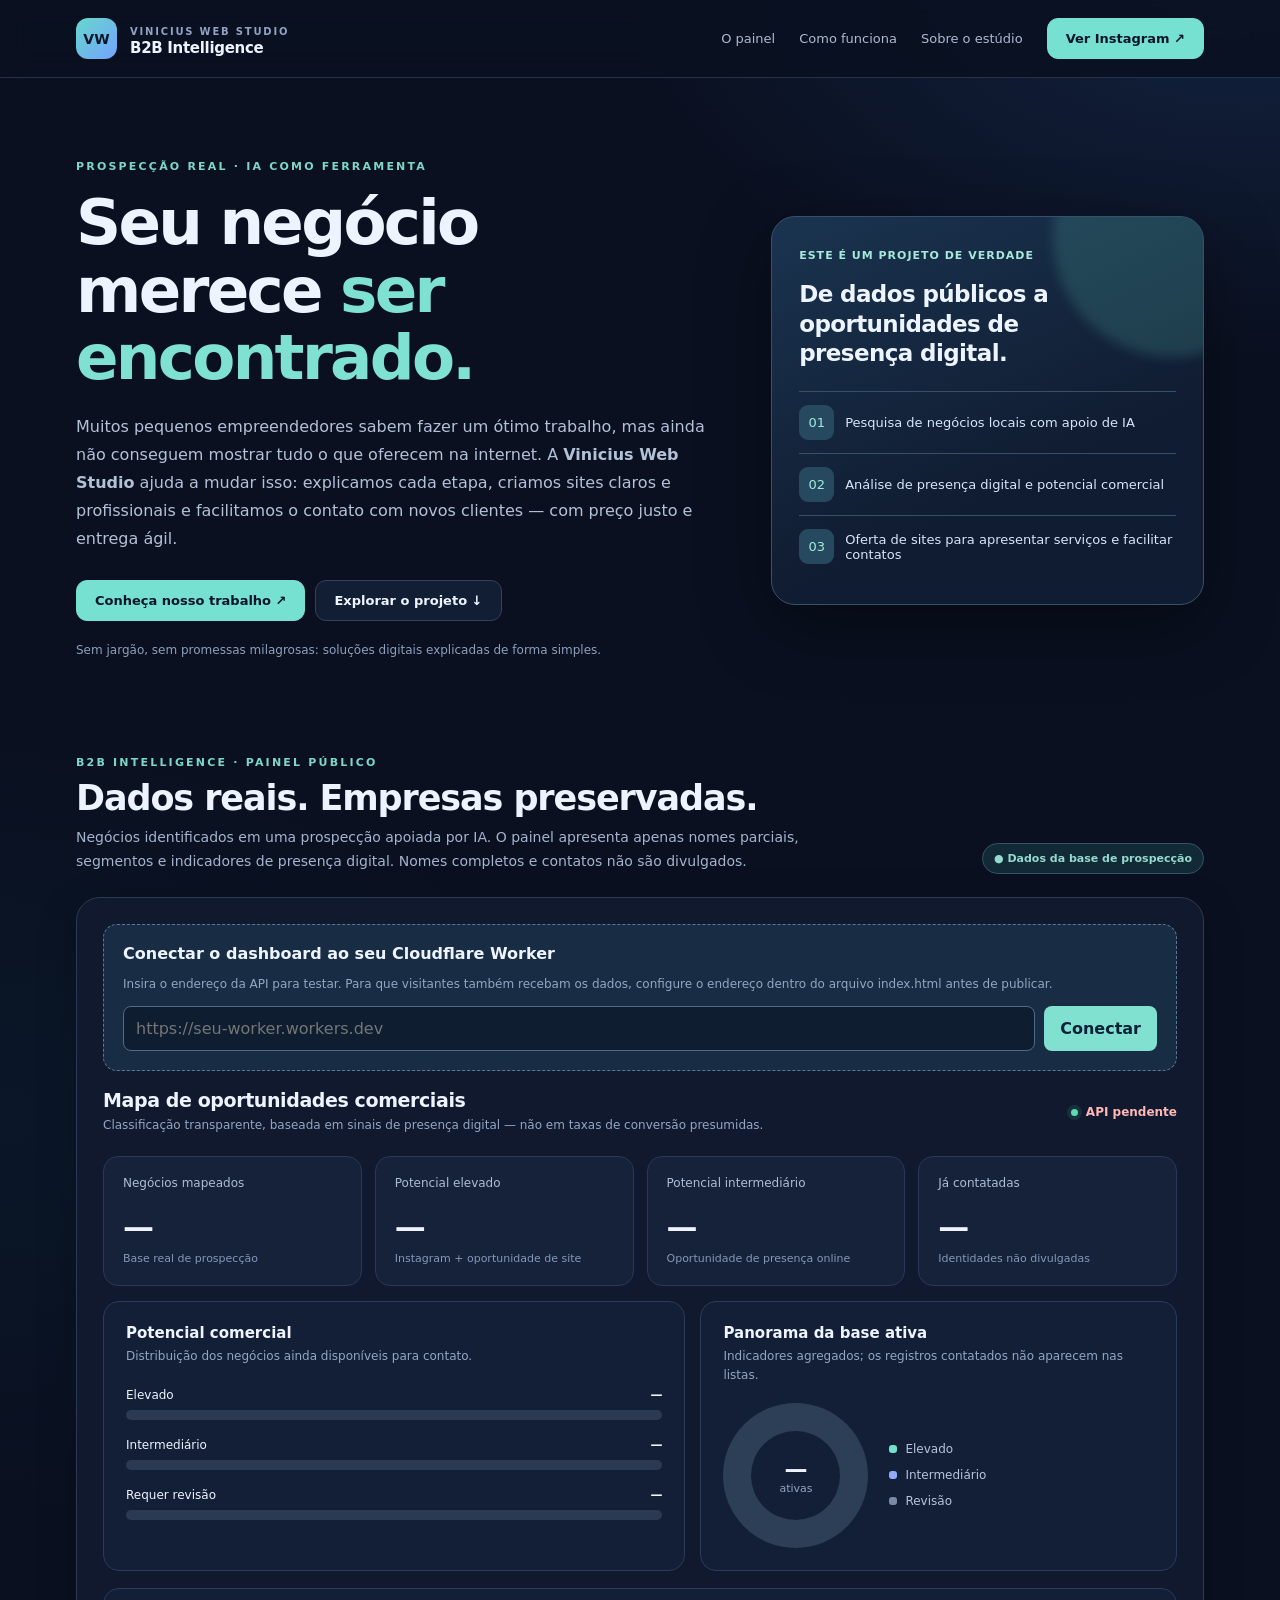
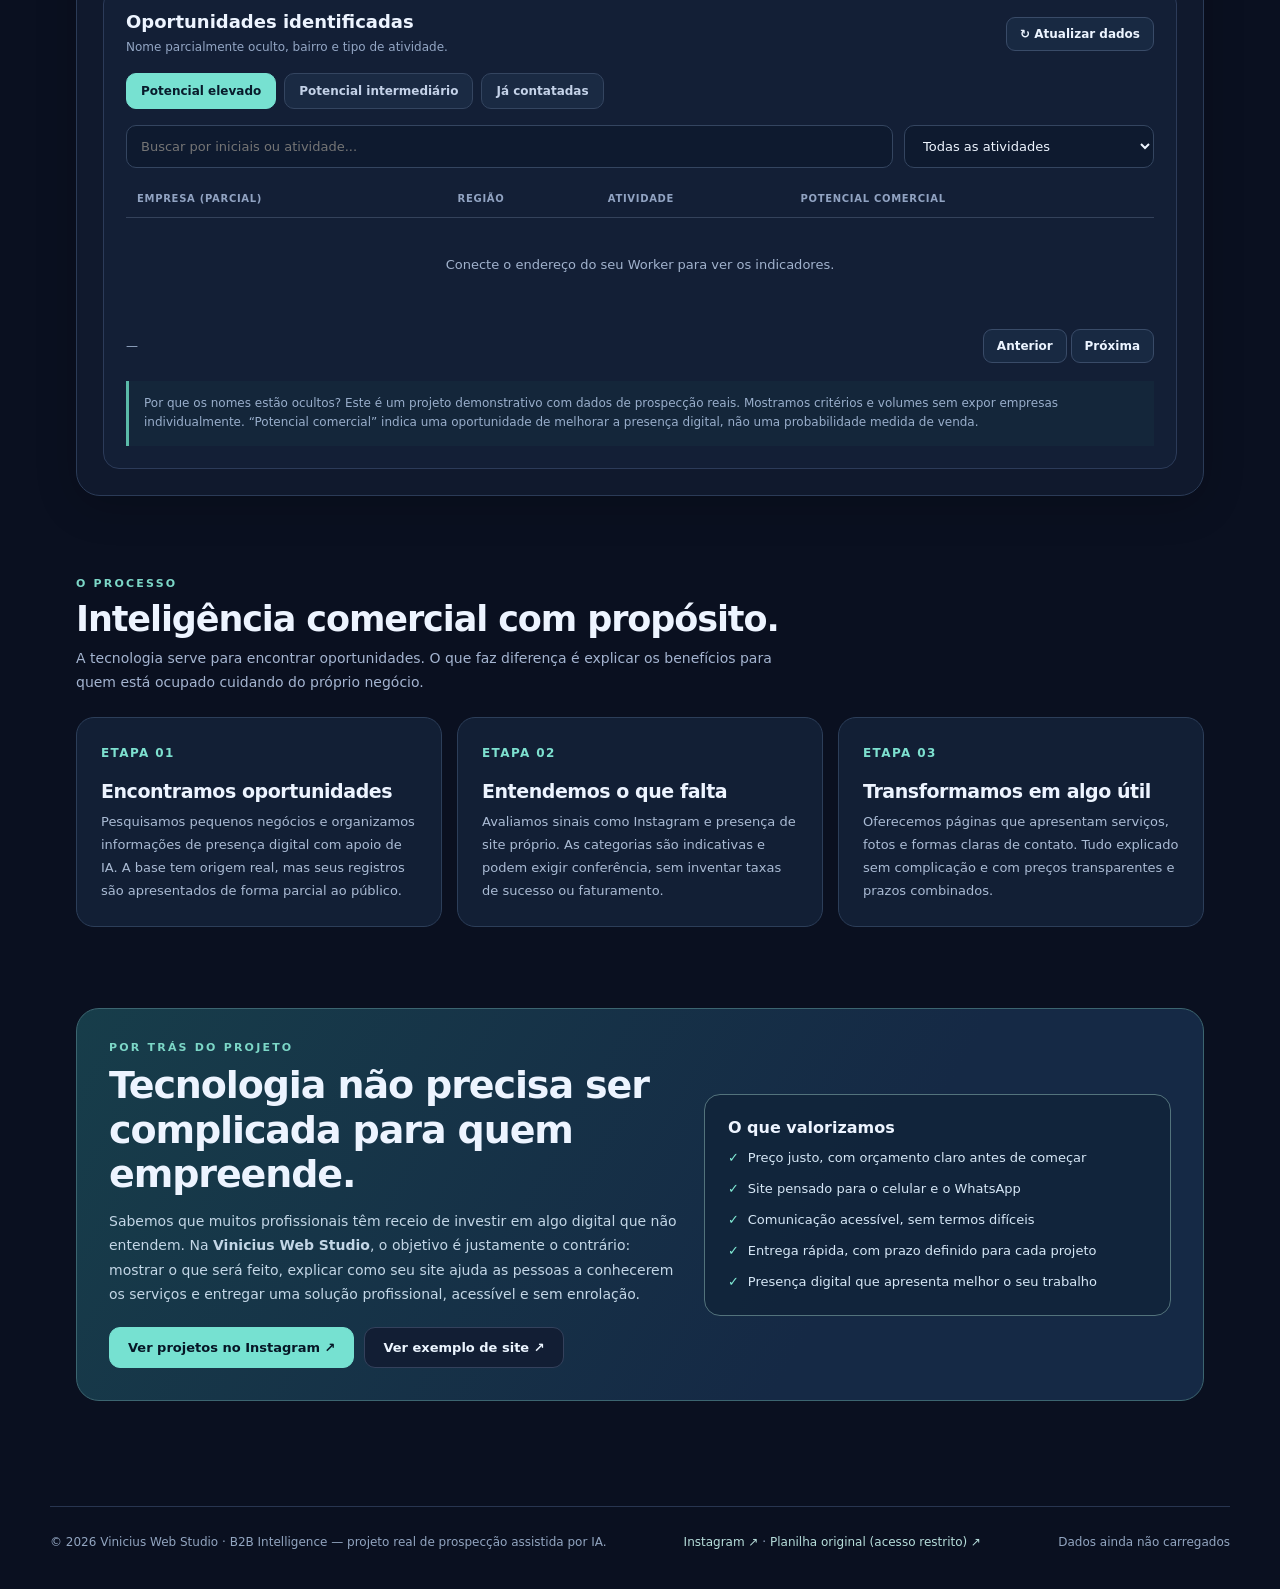
==== index.html @ e8ba070e "base, tabela com informacoes de propeccao em tempo real" ====
<!DOCTYPE html>
<html lang="pt-BR">
<head>
  <meta charset="UTF-8" />
  <meta name="viewport" content="width=device-width, initial-scale=1" />
  <meta name="theme-color" content="#0a1020" />
  <meta name="description" content="Vinicius Web Studio: sites profissionais para pequenos negócios com atendimento claro, preço justo e entregas ágeis. B2B Intelligence — dados reais de prospecção com apoio de IA." />
  <title>B2B Intelligence | Vinicius Web Studio</title>
  <style>
    :root { font-family: Inter, ui-sans-serif, system-ui, -apple-system, Segoe UI, sans-serif; color: #edf4ff; background: #0a1020; font-synthesis:none; scroll-behavior:smooth; }
    * { box-sizing:border-box; }
    body { margin:0; overflow-x:hidden; background: radial-gradient(ellipse 650px 420px at 98% -2%,rgba(53,110,191,.22),transparent), radial-gradient(ellipse 560px 400px at 0 35%,rgba(12,93,122,.09),transparent),#0a1020; }
    a { color:inherit; }
    button, input, select { font:inherit; }
    button { cursor:pointer; }
    .shell { max-width:1180px; margin:auto; padding:0 26px; }
    .nav { border-bottom:1px solid #26314a; background:rgba(10,16,32,.88); backdrop-filter:blur(14px); position:sticky;top:0;z-index:20; }
    .nav-inner { min-height:77px;display:flex;align-items:center;justify-content:space-between;gap:22px; }
    .brand { display:flex; align-items:center; gap:13px; text-decoration:none; }
    .brand-logo { background:linear-gradient(135deg,#66d8cb,#74a2ff); color:#08172a; width:41px;height:41px;display:grid;place-items:center;border-radius:12px;font-size:14px;font-weight:950; }
    .brand-text strong { display:block;font-size:15px;letter-spacing:-.3px; } .brand-text small { color:#90a3c4;font-size:10px;letter-spacing:1.8px;font-weight:700; }
    .navlinks { display:flex;align-items:center;gap:24px; }
    .navlinks a:not(.btn) { font-size:13px;color:#adbad0;text-decoration:none;white-space:nowrap; } .navlinks a:hover { color:#f0f8ff; }
    .btn { display:inline-flex;align-items:center;justify-content:center;gap:9px;padding:12px 18px;border-radius:11px;text-decoration:none;font-size:13px;font-weight:750;border:1px solid #425578;color:#ecf5ff;background:#172842;white-space:nowrap; }
    .btn:hover {filter:brightness(1.08);transform:translateY(-1px);} .btn-primary { color:#061626; background:#76e1d1;border-color:#76e1d1; }
    .btn-ghost { background:#121e34;border-color:#34415c; }
    .hero { padding:82px 0 64px;display:grid;grid-template-columns:minmax(0,1.2fr) minmax(300px,.8fr);gap:46px;align-items:center; }
    .eyebrow { text-transform:uppercase;letter-spacing:2.2px;color:#7cd7c7;font-size:11px;font-weight:800; }
    .hero h1 {font-size:clamp(36px,4.9vw,65px);letter-spacing:-2.7px;line-height:1.08;margin:16px 0 21px;max-width:800px;}
    .hero h1 em { color:#7fe1d1;font-style:normal; }
    .hero .lead { color:#b3c1d7;line-height:1.75;font-size:16px;max-width:630px; margin:0 0 27px; }
    .actions {display:flex;gap:10px;flex-wrap:wrap;}
    .footnote { color:#8ca0bd;font-size:12px;margin-top:20px;line-height:1.65; }
    .hero-card {background:linear-gradient(155deg,#1a3450,#101c31 65%);border:1px solid #36526b;border-radius:24px;padding:27px;box-shadow:0 20px 70px #0006;position:relative;overflow:hidden;}
    .hero-card:before {content:"";position:absolute;right:-90px;top:-100px;width:240px;height:240px;border-radius:50%;background:#64ddc42b;filter:blur(6px);}
    .hc-label {display:inline-block;font-size:11px;font-weight:750;color:#a8e9db;letter-spacing:1px;}
    .hero-card h2 {font-size:23px;line-height:1.3;letter-spacing:-.6px;margin:17px 0 22px;max-width:260px;position:relative;}
    .hc-row {position:relative;display:flex;align-items:center;gap:11px;padding:13px 0;border-top:1px solid #34506c;color:#d8e5f9;font-size:13px;}
    .hc-icon {width:35px;height:35px;border-radius:9px;background:#264960;display:grid;place-items:center;color:#9debdc;flex:none;}
    .section {padding:31px 0 50px;scroll-margin-top:95px;}
    .heading {display:flex;justify-content:space-between;align-items:end;gap:22px;flex-wrap:wrap;margin-bottom:23px;}
    .heading h2 {font-size:clamp(23px,3vw,35px);line-height:1.15;letter-spacing:-1.1px;margin:9px 0 8px;}
    .desc {color:#a4b4d0;max-width:730px;line-height:1.7;font-size:14px;margin:0;}
    .tag {display:inline-flex;align-items:center;gap:7px;border:1px solid #34526a;padding:8px 11px;border-radius:99px;color:#94dacd;background:#122a36;font-size:11px;font-weight:750;white-space:nowrap;}
    .dashboard {border:1px solid #2b3b57;background:#10192d;border-radius:24px;padding:26px;box-shadow:0 10px 42px #0003;}
    .dash-head {display:flex;justify-content:space-between;gap:14px;align-items:center;flex-wrap:wrap;margin-bottom:21px;}
    .dash-head h3 {margin:0 0 5px;font-size:19px;letter-spacing:-.4px;}.muted {font-size:12px;line-height:1.6;color:#93a6c4;}
    .live {display:inline-flex;align-items:center;gap:8px;font-size:12px;color:#88d6bd;font-weight:700;}
    .live:before {content:"";width:7px;height:7px;border-radius:50%;background:#5bddae;box-shadow:0 0 0 4px #5bddae1d;}
    .stats {display:grid;grid-template-columns:repeat(4,minmax(0,1fr));gap:13px;}
    .stat {background:#16223a;border:1px solid #2b3956;border-radius:15px;padding:19px;min-width:0;}
    .stat small {font-size:12px;color:#acbdd7;display:block;min-height:20px;}.stat strong {display:block;font-size:31px;letter-spacing:-1px;margin:12px 0 3px;}.stat span {font-size:11px;color:#8498ba;}
    .charts {display:grid;grid-template-columns:1.1fr .9fr;gap:15px;margin-top:15px;}
    .card {background:#131f36;border:1px solid #2c3b59;border-radius:16px;padding:22px;min-width:0;}
    .card h4 {font-size:15px;margin:0 0 5px;}.bars {display:grid;gap:18px;margin-top:22px;}
    .bar-name {display:flex;justify-content:space-between;gap:10px;font-size:12px;margin-bottom:8px;}
    .track {width:100%;background:#2c3953;height:10px;border-radius:12px;overflow:hidden;}.fill {height:100%;width:0;border-radius:12px;background:#75e0ca;transition:width .4s;}.fill.medium {background:#93aafb;}.fill.other {background:#7a8ba6;}
    .ring-row {display:flex;align-items:center;gap:21px;margin-top:17px;}
    .ring {position:relative; flex:none;display:grid;place-items:center;height:145px;width:145px;border-radius:50%;background:#2d3e57;}
    .ring:after {content:"";position:absolute;inset:28px;border-radius:50%;background:#131f36;}
    .ring-center {z-index:1;font-size:23px;font-weight:850;text-align:center;}.ring-center small {display:block;font-size:11px;font-weight:500;color:#90a4c4;}
    .legend {display:grid;gap:12px;}.legend span {display:flex;align-items:center;gap:8px;font-size:12px;color:#b6c4db;}
    .legend i {width:8px;height:8px;border-radius:3px;background:#75e0ca;}.legend i.med {background:#93aafb;}.legend i.other {background:#7a8ba6;}
    .directory {margin-top:17px;}.dir-head {display:flex;justify-content:space-between;gap:15px;align-items:center;flex-wrap:wrap;margin-bottom:14px;}
    .dir-head h3 {font-size:18px;margin:0 0 6px;}.tabs {display:flex;gap:8px;flex-wrap:wrap;margin:16px 0;}
    .tabs button {padding:10px 14px;border-radius:10px;border:1px solid #344560;background:#1a2a43;color:#c4d2e8;font-size:12px;font-weight:730;}
    .tabs button.active {background:#77e1d1;color:#081c2c;border-color:#77e1d1;}
    .filters {display:grid;grid-template-columns:1fr 250px;gap:11px;margin-bottom:12px;}
    .filters input,.filters select {min-width:0;width:100%;padding:12px 14px;background:#0e1a2f;border:1px solid #344560;color:#eef5ff;border-radius:10px;font-size:13px;}
    .filters input:focus,.filters select:focus {outline:2px solid #66d6ca;outline-offset:1px;}
    .table-wrap {overflow-x:auto;}table {width:100%;border-collapse:collapse;text-align:left;}th {font-size:10px;color:#91a3c2;letter-spacing:.7px;padding:13px 11px;border-bottom:1px solid #34425b;}td {padding:15px 11px;border-bottom:1px solid #26344c;font-size:13px;color:#d9e6f8;}tr:last-child td {border-bottom:none;}
    .business {display:flex;align-items:center;gap:11px;min-width:150px;}.avatar {width:38px;height:38px;border-radius:11px;display:grid;place-items:center;font-weight:800;color:#b7eee4;background:#214357;flex:none;}.alias {font-weight:750;}.micro {font-size:10px;color:#8499b7;margin-top:4px;}
    .pill {display:inline-block;background:#1c463f;color:#92e1bf;padding:6px 10px;border-radius:99px;font-size:11px;font-weight:750;white-space:nowrap;}.pill.med {background:#2b3f66;color:#bfd2ff;}
    .pagination {display:flex;justify-content:space-between;align-items:center;gap:15px;margin-top:18px;flex-wrap:wrap;font-size:12px;color:#99adca;}
    .pagination button,.refresh {padding:9px 13px;border:1px solid #394b68;border-radius:9px;background:#182942;color:#ecf4ff;font-size:12px;font-weight:700;}.pagination button:disabled {opacity:.35;cursor:default;}
    .empty {padding:36px 14px;text-align:center;color:#a1b2cd;line-height:1.65;}.notice {color:#c2d4ed;background:#1d304c;border:1px solid #3a526c;padding:13px;border-radius:10px;font-size:12px;line-height:1.6;margin-top:15px;}
    .privacy {margin-top:18px;color:#99aecb;font-size:12px;line-height:1.6;padding:13px 15px;border-left:3px solid #5bbaa9;background:#14263a;}
    .steps {display:grid;grid-template-columns:repeat(3,minmax(0,1fr));gap:15px;}
    .step {background:#121f35;border:1px solid #2c3e59;border-radius:18px;padding:24px;}.step strong.num {font-size:12px;color:#7de0cf;letter-spacing:1.4px;}.step h3 {font-size:19px;letter-spacing:-.45px;margin:19px 0 9px;}.step p {margin:0;color:#aabbd4;font-size:13px;line-height:1.75;}
    .pitch {display:grid;grid-template-columns:1.1fr .9fr;gap:24px;align-items:center;border:1px solid #3c6570;background:linear-gradient(120deg,#173d4a,#152945 68%);border-radius:23px;padding:32px;}
    .pitch h2 {margin:9px 0 12px;font-size:clamp(26px,3.2vw,38px);line-height:1.17;letter-spacing:-1.1px;}.pitch p {color:#c3d6e6;line-height:1.75;font-size:14px;margin:0 0 20px;}
    .pitch-aside {background:#102337ba;border:1px solid #53737c;border-radius:16px;padding:23px;}.pitch-aside h3 {margin:0 0 12px;font-size:16px;}.pitch-aside ul {list-style:none;margin:0;padding:0;display:grid;gap:13px;}.pitch-aside li {display:flex;gap:9px;font-size:13px;color:#d6e7f6;line-height:1.4;}.pitch-aside li:before {content:'✓';color:#81ebd5;font-weight:900;}
    .footer {border-top:1px solid #283550;margin-top:55px;padding:28px 0 40px;color:#92a5c0;font-size:12px;display:flex;justify-content:space-between;gap:15px;flex-wrap:wrap;align-items:center;}.footer a {color:#b7dedb;text-decoration:none;}
    #setup {display:none;border:1px dashed #5a7897;background:#182c43;border-radius:14px;padding:19px;margin-bottom:18px;}.setup-row {display:flex;gap:9px;margin-top:11px;}.setup-row input {min-width:0;flex:1;padding:12px;border-radius:8px;background:#0f1d30;border:1px solid #526a87;color:white;}.setup-row button {padding:10px 16px;border-radius:8px;border:0;background:#80e1d0;color:#092138;font-weight:800;}
    [hidden] {display:none!important;}
    @media(max-width:930px){.hero{grid-template-columns:1fr;gap:28px;padding:60px 0 30px}.hero-card{max-width:600px}.navlinks a:not(.btn){display:none}.charts,.pitch{grid-template-columns:1fr}.stats{grid-template-columns:repeat(2,minmax(0,1fr));}}
    @media(max-width:620px){.shell{padding:0 16px}.nav-inner{min-height:65px}.hero{padding:45px 0 28px}.hero h1{letter-spacing:-1.8px}.hero .lead{font-size:14px}.hero-card{padding:23px}.dashboard{padding:15px;border-radius:17px}.stats{gap:8px}.stat{padding:14px}.stat strong{font-size:26px}.charts{gap:9px}.card{padding:17px}.ring{width:116px;height:116px}.ring:after{inset:23px}.ring-row{gap:12px}.filters{grid-template-columns:1fr}.steps{grid-template-columns:1fr}.pitch{padding:23px}.actions .btn{white-space:normal;text-align:center}.setup-row{flex-direction:column}.navlinks .btn{font-size:11px;padding:10px 11px}.brand-text strong{font-size:12px}.brand-logo{width:36px;height:36px;font-size:11px}}
    @media(max-width:380px){.stats{grid-template-columns:1fr 1fr}.stat small{font-size:11px}.ring-row{flex-direction:column;align-items:start}.tabs button{font-size:11px;padding:9px}}
  </style>
</head>
<body>
  <header class="nav">
    <div class="shell nav-inner">
      <a class="brand" href="#inicio" aria-label="Vinicius Web Studio, voltar ao início">
        <span class="brand-logo">VW</span>
        <span class="brand-text"><small>VINICIUS WEB STUDIO</small><strong>B2B Intelligence</strong></span>
      </a>
      <nav class="navlinks" aria-label="Navegação">
        <a href="#painel">O painel</a><a href="#metodo">Como funciona</a><a href="#servicos">Sobre o estúdio</a>
        <a class="btn btn-primary" href="https://www.instagram.com/vinicius.webstudio/" target="_blank" rel="noopener noreferrer">Ver Instagram ↗</a>
      </nav>
    </div>
  </header>
  <main class="shell" id="inicio">
    <section class="hero" aria-label="Apresentação">
      <div>
        <div class="eyebrow">PROSPECÇÃO REAL · IA COMO FERRAMENTA</div>
        <h1>Seu negócio merece <em>ser encontrado.</em></h1>
        <p class="lead">Muitos pequenos empreendedores sabem fazer um ótimo trabalho, mas ainda não conseguem mostrar tudo o que oferecem na internet. A <strong>Vinicius Web Studio</strong> ajuda a mudar isso: explicamos cada etapa, criamos sites claros e profissionais e facilitamos o contato com novos clientes — com preço justo e entrega ágil.</p>
        <div class="actions">
          <a class="btn btn-primary" href="https://www.instagram.com/vinicius.webstudio/" target="_blank" rel="noopener noreferrer">Conheça nosso trabalho ↗</a>
          <a class="btn btn-ghost" href="#painel">Explorar o projeto ↓</a>
        </div>
        <div class="footnote">Sem jargão, sem promessas milagrosas: soluções digitais explicadas de forma simples.</div>
      </div>
      <aside class="hero-card">
        <span class="hc-label">ESTE É UM PROJETO DE VERDADE</span>
        <h2>De dados públicos a oportunidades de presença digital.</h2>
        <div class="hc-row"><span class="hc-icon">01</span> Pesquisa de negócios locais com apoio de IA</div>
        <div class="hc-row"><span class="hc-icon">02</span> Análise de presença digital e potencial comercial</div>
        <div class="hc-row"><span class="hc-icon">03</span> Oferta de sites para apresentar serviços e facilitar contatos</div>
      </aside>
    </section>

    <section class="section" id="painel">
      <div class="heading">
        <div><div class="eyebrow">B2B INTELLIGENCE · PAINEL PÚBLICO</div><h2>Dados reais. Empresas preservadas.</h2><p class="desc">Negócios identificados em uma prospecção apoiada por IA. O painel apresenta apenas nomes parciais, segmentos e indicadores de presença digital. Nomes completos e contatos não são divulgados.</p></div>
        <span class="tag">● Dados da base de prospecção</span>
      </div>
      <div class="dashboard">
        <div id="setup"><strong>Conectar o dashboard ao seu Cloudflare Worker</strong><p class="muted">Insira o endereço da API para testar. Para que visitantes também recebam os dados, configure o endereço dentro do arquivo index.html antes de publicar.</p><div class="setup-row"><input type="url" id="apiInput" placeholder="https://seu-worker.workers.dev" /><button id="saveApi">Conectar</button></div></div>
        <div class="dash-head"><div><h3>Mapa de oportunidades comerciais</h3><div class="muted">Classificação transparente, baseada em sinais de presença digital — não em taxas de conversão presumidas.</div></div><span class="live" id="connection" aria-live="polite">Carregando...</span></div>
        <div class="stats" aria-label="Indicadores da prospecção">
          <article class="stat"><small>Negócios mapeados</small><strong id="total">—</strong><span>Base real de prospecção</span></article>
          <article class="stat"><small>Potencial elevado</small><strong id="alta">—</strong><span>Instagram + oportunidade de site</span></article>
          <article class="stat"><small>Potencial intermediário</small><strong id="media">—</strong><span>Oportunidade de presença online</span></article>
          <article class="stat"><small>Já contatadas</small><strong id="contatadas">—</strong><span>Identidades não divulgadas</span></article>
        </div>
        <div class="charts">
          <div class="card"><h4>Potencial comercial</h4><div class="muted">Distribuição dos negócios ainda disponíveis para contato.</div>
            <div class="bars"><div><div class="bar-name"><span>Elevado</span><b id="altaBarN">—</b></div><div class="track"><div class="fill" id="altaBar"></div></div></div><div><div class="bar-name"><span>Intermediário</span><b id="mediaBarN">—</b></div><div class="track"><div class="fill medium" id="mediaBar"></div></div></div><div><div class="bar-name"><span>Requer revisão</span><b id="revisarBarN">—</b></div><div class="track"><div class="fill other" id="revisarBar"></div></div></div></div>
          </div>
          <div class="card"><h4>Panorama da base ativa</h4><div class="muted">Indicadores agregados; os registros contatados não aparecem nas listas.</div>
            <div class="ring-row"><div class="ring" id="ring"><div class="ring-center" id="activeTotal">—<small>ativas</small></div></div><div class="legend"><span><i></i> Elevado</span><span><i class="med"></i> Intermediário</span><span><i class="other"></i> Revisão</span></div></div>
          </div>
        </div>
        <div class="card directory">
          <div class="dir-head"><div><h3>Oportunidades identificadas</h3><div class="muted">Nome parcialmente oculto, bairro e tipo de atividade.</div></div><button class="refresh" id="reload" type="button">↻ Atualizar dados</button></div>
          <div class="tabs" role="tablist" aria-label="Categorias de potencial"><button type="button" class="active" id="tabAlta" data-tab="alta" role="tab" aria-selected="true">Potencial elevado</button><button type="button" id="tabMedia" data-tab="media" role="tab" aria-selected="false">Potencial intermediário</button><button type="button" id="tabContatadas" data-tab="contatadas" role="tab" aria-selected="false">Já contatadas</button></div>
          <div id="listArea"><div class="filters"><input id="search" type="search" placeholder="Buscar por iniciais ou atividade..." aria-label="Buscar oportunidades" /><select id="segmento" aria-label="Filtrar por especialidade"><option value="">Todas as atividades</option></select></div>
            <div class="table-wrap"><table><thead><tr><th>EMPRESA (PARCIAL)</th><th>REGIÃO</th><th>ATIVIDADE</th><th>POTENCIAL COMERCIAL</th></tr></thead><tbody id="rows"><tr><td colspan="4" class="empty">Buscando dados...</td></tr></tbody></table></div>
            <div class="pagination"><span id="showing">—</span><div><button type="button" id="prev">Anterior</button> <button type="button" id="next">Próxima</button></div></div>
          </div>
          <div id="contactArea" hidden class="empty">As empresas já contatadas continuam na planilha privada e não são identificadas aqui.<div style="font-size:29px;font-weight:900;color:#e4f7f3;margin-top:10px" id="contactCount">—</div><div>empresas contatadas</div></div>
          <div id="message" class="notice" hidden role="alert"></div>
          <div class="privacy">Por que os nomes estão ocultos? Este é um projeto demonstrativo com dados de prospecção reais. Mostramos critérios e volumes sem expor empresas individualmente. “Potencial comercial” indica uma oportunidade de melhorar a presença digital, não uma probabilidade medida de venda.</div>
        </div>
      </div>
    </section>

    <section class="section" id="metodo"><div class="heading"><div><div class="eyebrow">O PROCESSO</div><h2>Inteligência comercial com propósito.</h2><p class="desc">A tecnologia serve para encontrar oportunidades. O que faz diferença é explicar os benefícios para quem está ocupado cuidando do próprio negócio.</p></div></div>
      <div class="steps"><article class="step"><strong class="num">ETAPA 01</strong><h3>Encontramos oportunidades</h3><p>Pesquisamos pequenos negócios e organizamos informações de presença digital com apoio de IA. A base tem origem real, mas seus registros são apresentados de forma parcial ao público.</p></article><article class="step"><strong class="num">ETAPA 02</strong><h3>Entendemos o que falta</h3><p>Avaliamos sinais como Instagram e presença de site próprio. As categorias são indicativas e podem exigir conferência, sem inventar taxas de sucesso ou faturamento.</p></article><article class="step"><strong class="num">ETAPA 03</strong><h3>Transformamos em algo útil</h3><p>Oferecemos páginas que apresentam serviços, fotos e formas claras de contato. Tudo explicado sem complicação e com preços transparentes e prazos combinados.</p></article></div>
    </section>

    <section class="section" id="servicos"><div class="pitch"><div><div class="eyebrow">POR TRÁS DO PROJETO</div><h2>Tecnologia não precisa ser complicada para quem empreende.</h2><p>Sabemos que muitos profissionais têm receio de investir em algo digital que não entendem. Na <strong>Vinicius Web Studio</strong>, o objetivo é justamente o contrário: mostrar o que será feito, explicar como seu site ajuda as pessoas a conhecerem os serviços e entregar uma solução profissional, acessível e sem enrolação.</p><div class="actions"><a class="btn btn-primary" href="https://www.instagram.com/vinicius.webstudio/" target="_blank" rel="noopener noreferrer">Ver projetos no Instagram ↗</a><a class="btn btn-ghost" href="https://salao-de-beleza.conectaweb.workers.dev/" target="_blank" rel="noopener noreferrer">Ver exemplo de site ↗</a></div></div><aside class="pitch-aside"><h3>O que valorizamos</h3><ul><li>Preço justo, com orçamento claro antes de começar</li><li>Site pensado para o celular e o WhatsApp</li><li>Comunicação acessível, sem termos difíceis</li><li>Entrega rápida, com prazo definido para cada projeto</li><li>Presença digital que apresenta melhor o seu trabalho</li></ul></aside></div></section>
  </main>
  <footer class="shell footer"><span>© <span id="year"></span> Vinicius Web Studio · B2B Intelligence — projeto real de prospecção assistida por IA.</span><div><a href="https://www.instagram.com/vinicius.webstudio/" target="_blank" rel="noopener noreferrer">Instagram ↗</a> · <a href="https://docs.google.com/spreadsheets/d/1eUBhqHbmZTTvI5diD3n3Czi-D1hWTT7uabBAUtSP3-4/edit" target="_blank" rel="noopener noreferrer">Planilha original (acesso restrito) ↗</a></div><span id="lastUpdate">Dados ainda não carregados</span></footer>
<script>
// IMPORTANTE: troque pela URL PUBLICA do seu Worker antes de publicar no Pages.
// O Worker deve ocultar os nomes completos na API e retornar a regiao em e.regiao.
const WORKER_URL = "";
const $ = id => document.getElementById(id);
let dados = null, abaAtual = 'alta', pagina = 0;
const tamanhoPagina = 12;
const escapar = x => String(x ?? '').replace(/[&<>"']/g, c => ({'&':'&amp;','<':'&lt;','>':'&gt;','"':'&quot;',"'":'&#39;'}[c]));
const numero = n => Number(n || 0).toLocaleString('pt-BR');
function apiUrl() {return (WORKER_URL || localStorage.getItem('b2bWorkerUrl') || '').replace(/\/+$/, '');}
function estado(mensagem, erro=false) { $('connection').textContent = mensagem; $('connection').style.color=erro?'#ffb7b7':'#88d6bd'; }
async function carregar() {
  const url = apiUrl();
  if(!url) { $('setup').style.display='block';estado('API pendente',true);$('rows').innerHTML='<tr><td colspan="4" class="empty">Conecte o endereço do seu Worker para ver os indicadores.</td></tr>';return; }
  $('setup').style.display='none';$('message').hidden=true;estado('Atualizando...');
  try {
    const resposta = await fetch(url, {cache:'no-store'});
    if (!resposta.ok) throw Error('Resposta HTTP '+resposta.status);
    const json = await resposta.json();
    if (!json.indicadores || !Array.isArray(json.abas?.alta) || !Array.isArray(json.abas?.media)) throw Error(json.erro || 'Formato da API inválido');
    const registros = [...json.abas.alta,...json.abas.media];
    // Falha segura: o dashboard não funciona com a API antiga que expõe nome e bairro.
    if (registros.some(e => !e.rotulo || 'nome' in e || 'bairro' in e)) {
      throw Error('API antiga ou não anonimizada. Atualize o Worker usando o arquivo worker.js antes de publicar');
    }
    dados = json;atualizar();estado('Dados atualizados');
  } catch(err) {
    estado('Conexão indisponível',true);$('message').hidden=false;
    $('message').textContent='Não foi possível carregar os dados: '+err.message;
    $('rows').innerHTML='<tr><td colspan="4" class="empty">Dados temporariamente indisponíveis.</td></tr>';
    if (!WORKER_URL) $('setup').style.display='block';
  }
}
function atualizar(){
  const i=dados.indicadores;const alto=Number(i.alta||0),medio=Number(i.media||0),revisar=Number(i.revisar||0),contatadas=Number(i.contatadas||0),ativas=alto+medio+revisar;
  for(const [nome,valor] of Object.entries({total:i.total,alta:alto,media:medio,contatadas})) $(nome).textContent=numero(valor);
  for(const [id,val] of Object.entries({alta:alto,media:medio,revisar})) {$(`${id}BarN`).textContent=numero(val);$(`${id}Bar`).style.width=`${ativas?(val/ativas)*100:0}%`;}
  $('ring').style.background=ativas?`conic-gradient(#75e0ca 0 ${alto/ativas*100}%,#93aafb ${alto/ativas*100}% ${(alto+medio)/ativas*100}%,#7a8ba6 ${(alto+medio)/ativas*100}% 100%)`:'#28364d';
  $('activeTotal').innerHTML=`${numero(ativas)}<small>ativas</small>`;
  $('contactCount').textContent=numero(contatadas);
  $('lastUpdate').textContent='Consulta: '+(dados.atualizadoEm?new Date(dados.atualizadoEm).toLocaleString('pt-BR'):'agora');
  pagina=0;montarSegmentos();renderizar();
}
function lista(){return Array.isArray(dados?.abas?.[abaAtual])?dados.abas[abaAtual]:[];}
function montarSegmentos(){
  const atual=$('segmento').value;
  const nichos=[...new Set(lista().map(e=>e.especialidade).filter(Boolean))].sort((a,b)=>a.localeCompare(b,'pt-BR'));
  $('segmento').innerHTML='<option value="">Todas as atividades</option>'+nichos.map(x=>`<option value="${escapar(x)}">${escapar(x)}</option>`).join('');
  if(nichos.includes(atual)) $('segmento').value=atual;
}
function renderizar(){
  const contatada=abaAtual==='contatadas';$('listArea').hidden=contatada;$('contactArea').hidden=!contatada;
  for(const x of ['alta','media','contatadas']) {const botao=$('tab'+x[0].toUpperCase()+x.slice(1));botao.classList.toggle('active',abaAtual===x);botao.setAttribute('aria-selected',abaAtual===x?'true':'false');}
  if(contatada)return;
  const pesquisa=$('search').value.trim().toLocaleLowerCase('pt-BR'),filtro=$('segmento').value;
  const filtrados=lista().filter(x=>(!filtro||x.especialidade===filtro)&&[x.rotulo,x.codigo,x.especialidade,x.regiao].some(y=>String(y||'').toLocaleLowerCase('pt-BR').includes(pesquisa)));
  const paginas=Math.max(1,Math.ceil(filtrados.length/tamanhoPagina));pagina=Math.min(pagina,paginas-1);
  const visiveis=filtrados.slice(pagina*tamanhoPagina,(pagina+1)*tamanhoPagina);
  $('rows').innerHTML=visiveis.length?visiveis.map(e=>`<tr><td><div class="business"><span class="avatar">${escapar(String(e.rotulo).slice(0,2))}</span><div><div class="alias">${escapar(e.rotulo)}</div><div class="micro">${escapar(e.codigo)}</div></div></div></td><td>${escapar(e.regiao||'São Paulo e região')}</td><td>${escapar(e.especialidade)}</td><td><span class="pill ${abaAtual==='media'?'med':''}">${abaAtual==='alta'?'Elevado':'Intermediário'}</span></td></tr>`).join(''):'<tr><td colspan="4" class="empty">Nenhum registro encontrado nesta categoria.</td></tr>';
  $('showing').textContent=`${numero(filtrados.length)} oportunidades · página ${pagina+1} de ${paginas}`;
  $('prev').disabled=pagina===0;$('next').disabled=pagina>=paginas-1;
}
for(const botao of document.querySelectorAll('[data-tab]')) botao.addEventListener('click',()=>{abaAtual=botao.dataset.tab;pagina=0;$('search').value='';montarSegmentos();renderizar();});
$('search').addEventListener('input',()=>{pagina=0;renderizar();});$('segmento').addEventListener('change',()=>{pagina=0;renderizar();});
$('prev').onclick=()=>{pagina--;renderizar();};$('next').onclick=()=>{pagina++;renderizar();};$('reload').onclick=carregar;
$('saveApi').onclick=()=>{const valor=$('apiInput').value.trim();if(!/^https:\/\/[a-z0-9.-]+\.workers\.dev\/?$/i.test(valor)){alert('Informe uma URL válida que termine em workers.dev');return;}localStorage.setItem('b2bWorkerUrl',valor);carregar();};
$('year').textContent=new Date().getFullYear();carregar();
</script>
</body>
</html>
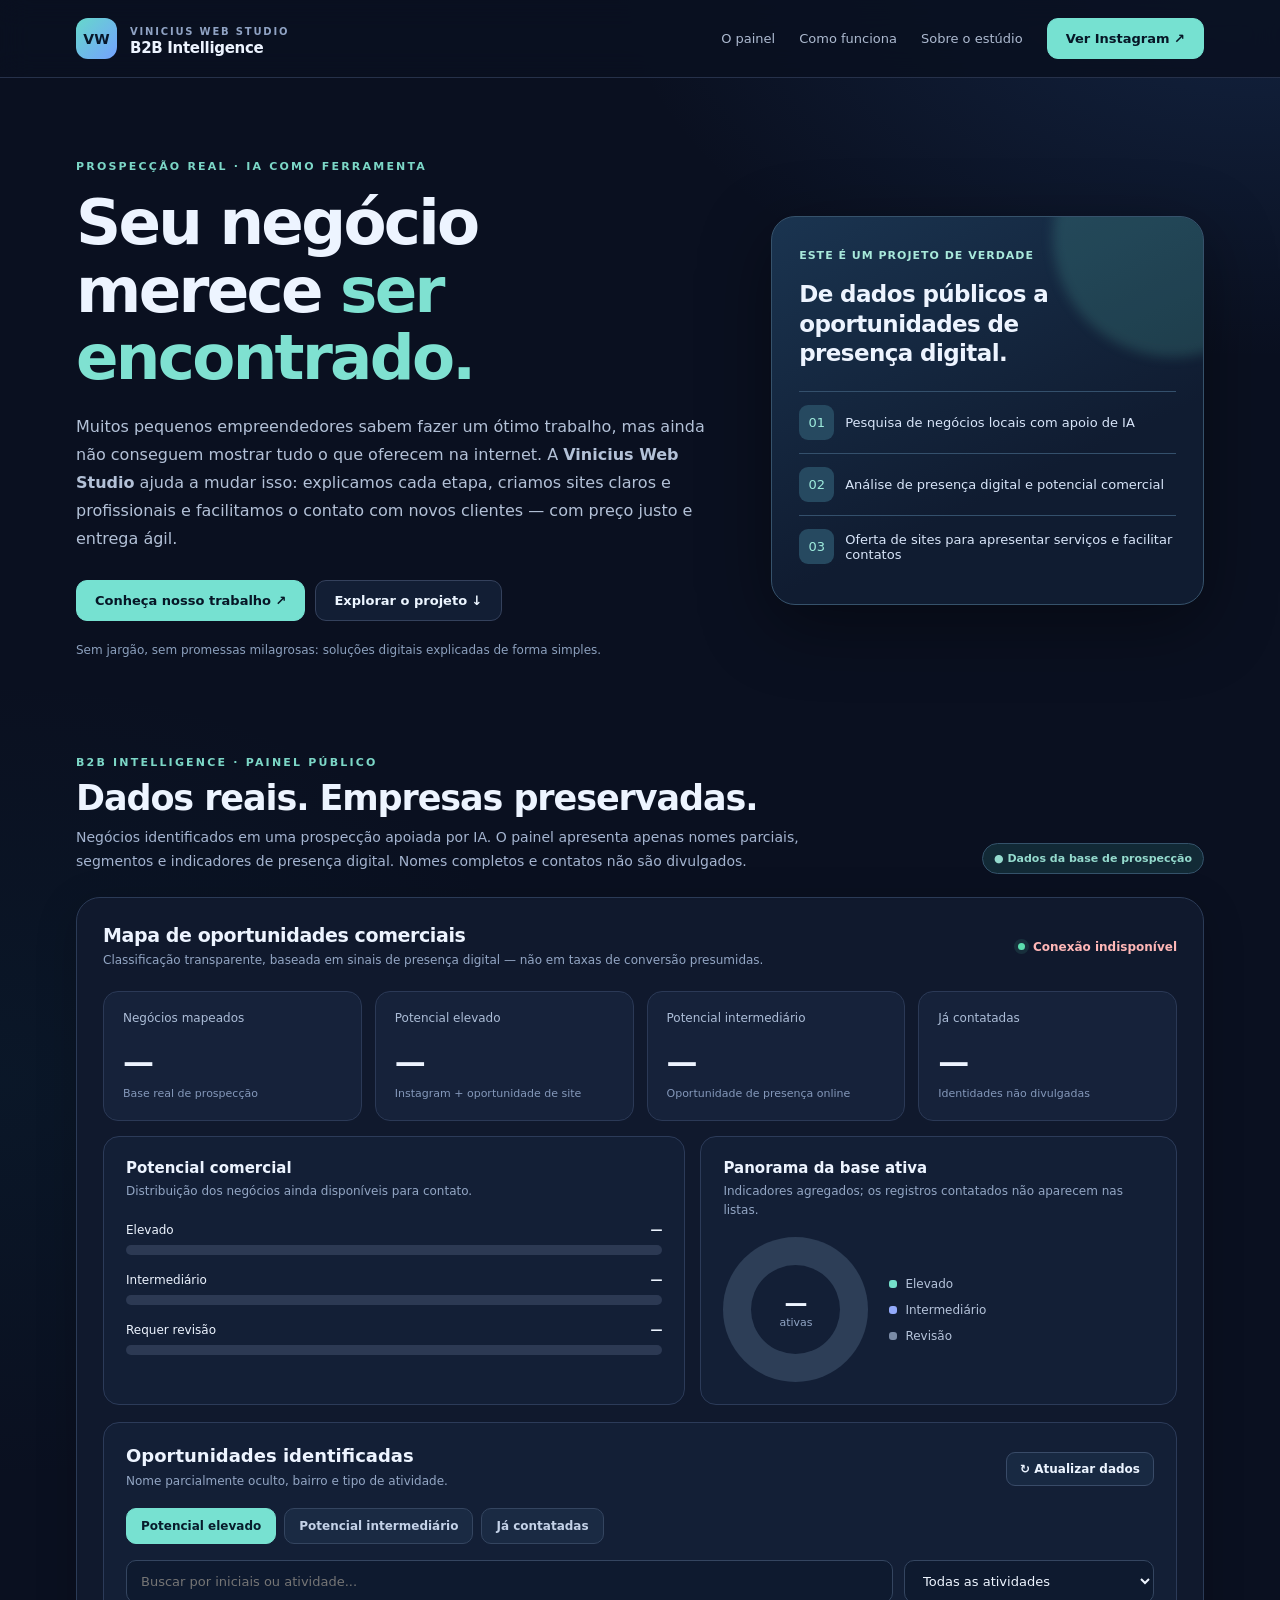
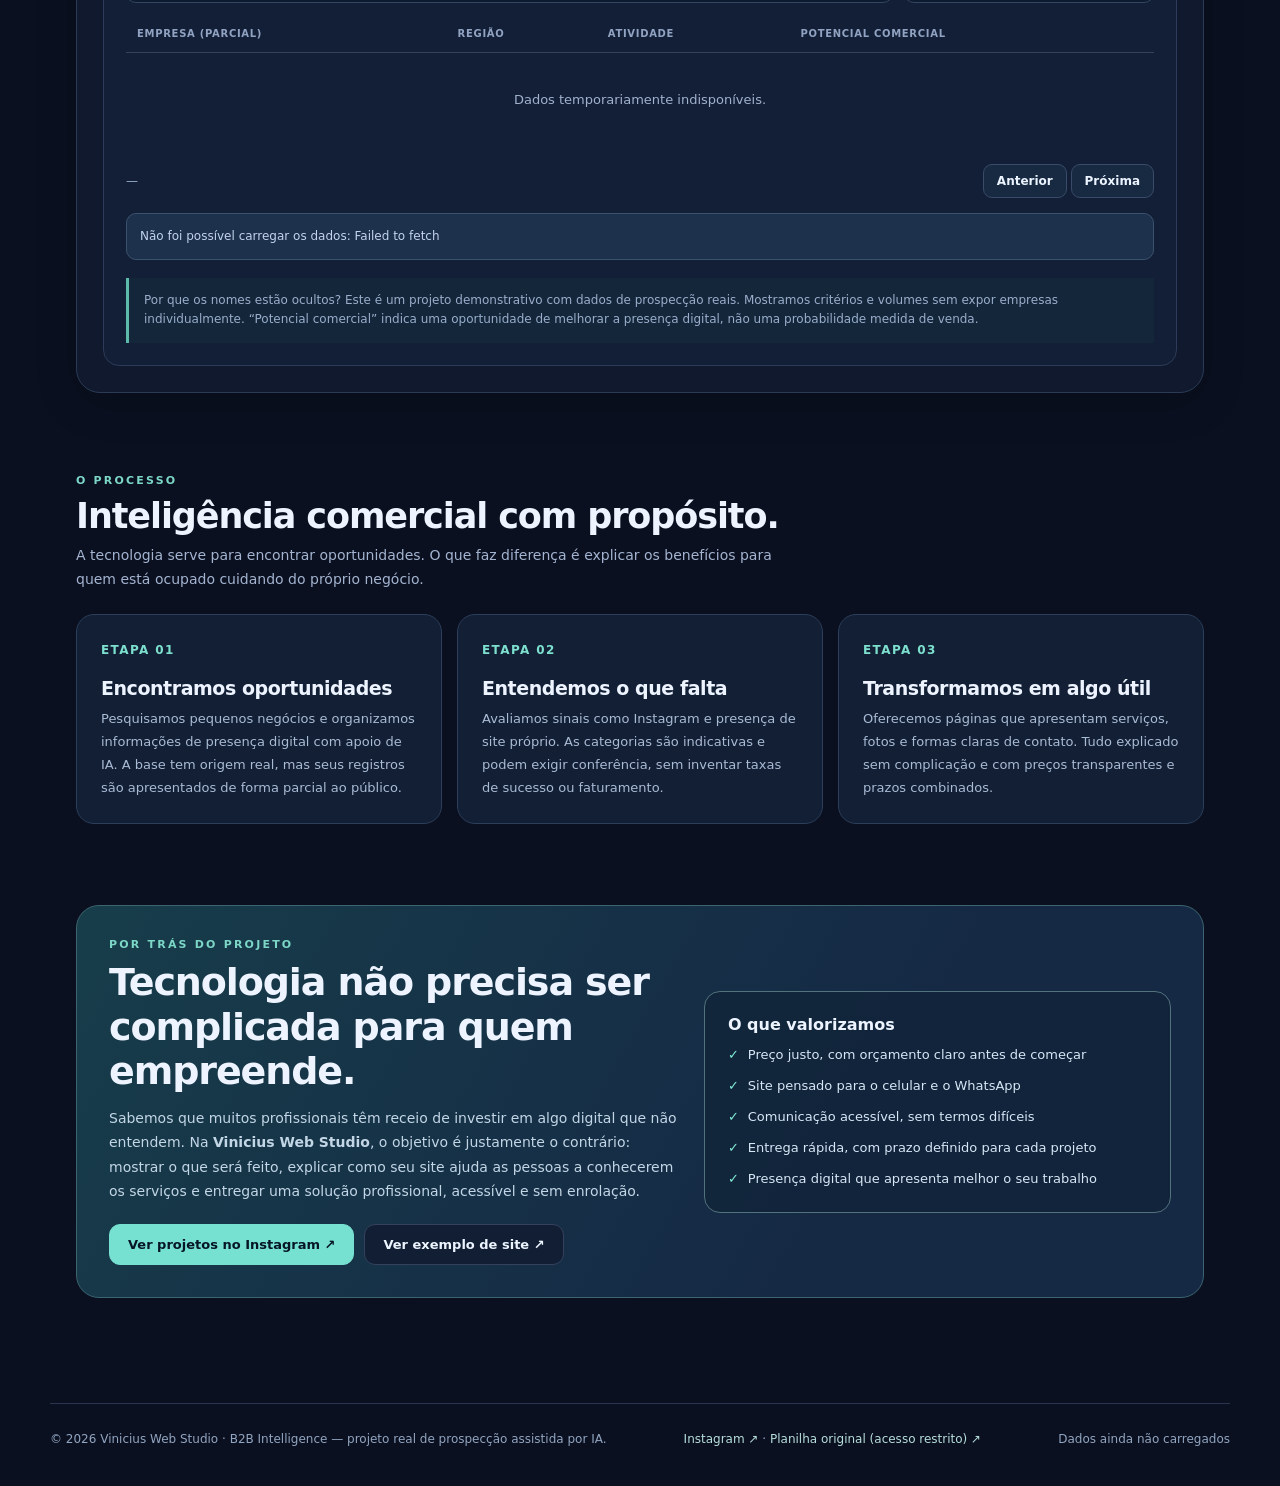
==== commit 51e5aedc: "base, tabela com informacoes de propeccao em tempo real" ====
--- a/index.html
+++ b/index.html
@@ -1,93 +1,999 @@
 <!DOCTYPE html>
 <html lang="pt-BR">
+
 <head>
   <meta charset="UTF-8" />
   <meta name="viewport" content="width=device-width, initial-scale=1" />
   <meta name="theme-color" content="#0a1020" />
-  <meta name="description" content="Vinicius Web Studio: sites profissionais para pequenos negócios com atendimento claro, preço justo e entregas ágeis. B2B Intelligence — dados reais de prospecção com apoio de IA." />
+  <meta name="description"
+    content="Vinicius Web Studio: sites profissionais para pequenos negócios com atendimento claro, preço justo e entregas ágeis. B2B Intelligence — dados reais de prospecção com apoio de IA." />
   <title>B2B Intelligence | Vinicius Web Studio</title>
   <style>
-    :root { font-family: Inter, ui-sans-serif, system-ui, -apple-system, Segoe UI, sans-serif; color: #edf4ff; background: #0a1020; font-synthesis:none; scroll-behavior:smooth; }
-    * { box-sizing:border-box; }
-    body { margin:0; overflow-x:hidden; background: radial-gradient(ellipse 650px 420px at 98% -2%,rgba(53,110,191,.22),transparent), radial-gradient(ellipse 560px 400px at 0 35%,rgba(12,93,122,.09),transparent),#0a1020; }
-    a { color:inherit; }
-    button, input, select { font:inherit; }
-    button { cursor:pointer; }
-    .shell { max-width:1180px; margin:auto; padding:0 26px; }
-    .nav { border-bottom:1px solid #26314a; background:rgba(10,16,32,.88); backdrop-filter:blur(14px); position:sticky;top:0;z-index:20; }
-    .nav-inner { min-height:77px;display:flex;align-items:center;justify-content:space-between;gap:22px; }
-    .brand { display:flex; align-items:center; gap:13px; text-decoration:none; }
-    .brand-logo { background:linear-gradient(135deg,#66d8cb,#74a2ff); color:#08172a; width:41px;height:41px;display:grid;place-items:center;border-radius:12px;font-size:14px;font-weight:950; }
-    .brand-text strong { display:block;font-size:15px;letter-spacing:-.3px; } .brand-text small { color:#90a3c4;font-size:10px;letter-spacing:1.8px;font-weight:700; }
-    .navlinks { display:flex;align-items:center;gap:24px; }
-    .navlinks a:not(.btn) { font-size:13px;color:#adbad0;text-decoration:none;white-space:nowrap; } .navlinks a:hover { color:#f0f8ff; }
-    .btn { display:inline-flex;align-items:center;justify-content:center;gap:9px;padding:12px 18px;border-radius:11px;text-decoration:none;font-size:13px;font-weight:750;border:1px solid #425578;color:#ecf5ff;background:#172842;white-space:nowrap; }
-    .btn:hover {filter:brightness(1.08);transform:translateY(-1px);} .btn-primary { color:#061626; background:#76e1d1;border-color:#76e1d1; }
-    .btn-ghost { background:#121e34;border-color:#34415c; }
-    .hero { padding:82px 0 64px;display:grid;grid-template-columns:minmax(0,1.2fr) minmax(300px,.8fr);gap:46px;align-items:center; }
-    .eyebrow { text-transform:uppercase;letter-spacing:2.2px;color:#7cd7c7;font-size:11px;font-weight:800; }
-    .hero h1 {font-size:clamp(36px,4.9vw,65px);letter-spacing:-2.7px;line-height:1.08;margin:16px 0 21px;max-width:800px;}
-    .hero h1 em { color:#7fe1d1;font-style:normal; }
-    .hero .lead { color:#b3c1d7;line-height:1.75;font-size:16px;max-width:630px; margin:0 0 27px; }
-    .actions {display:flex;gap:10px;flex-wrap:wrap;}
-    .footnote { color:#8ca0bd;font-size:12px;margin-top:20px;line-height:1.65; }
-    .hero-card {background:linear-gradient(155deg,#1a3450,#101c31 65%);border:1px solid #36526b;border-radius:24px;padding:27px;box-shadow:0 20px 70px #0006;position:relative;overflow:hidden;}
-    .hero-card:before {content:"";position:absolute;right:-90px;top:-100px;width:240px;height:240px;border-radius:50%;background:#64ddc42b;filter:blur(6px);}
-    .hc-label {display:inline-block;font-size:11px;font-weight:750;color:#a8e9db;letter-spacing:1px;}
-    .hero-card h2 {font-size:23px;line-height:1.3;letter-spacing:-.6px;margin:17px 0 22px;max-width:260px;position:relative;}
-    .hc-row {position:relative;display:flex;align-items:center;gap:11px;padding:13px 0;border-top:1px solid #34506c;color:#d8e5f9;font-size:13px;}
-    .hc-icon {width:35px;height:35px;border-radius:9px;background:#264960;display:grid;place-items:center;color:#9debdc;flex:none;}
-    .section {padding:31px 0 50px;scroll-margin-top:95px;}
-    .heading {display:flex;justify-content:space-between;align-items:end;gap:22px;flex-wrap:wrap;margin-bottom:23px;}
-    .heading h2 {font-size:clamp(23px,3vw,35px);line-height:1.15;letter-spacing:-1.1px;margin:9px 0 8px;}
-    .desc {color:#a4b4d0;max-width:730px;line-height:1.7;font-size:14px;margin:0;}
-    .tag {display:inline-flex;align-items:center;gap:7px;border:1px solid #34526a;padding:8px 11px;border-radius:99px;color:#94dacd;background:#122a36;font-size:11px;font-weight:750;white-space:nowrap;}
-    .dashboard {border:1px solid #2b3b57;background:#10192d;border-radius:24px;padding:26px;box-shadow:0 10px 42px #0003;}
-    .dash-head {display:flex;justify-content:space-between;gap:14px;align-items:center;flex-wrap:wrap;margin-bottom:21px;}
-    .dash-head h3 {margin:0 0 5px;font-size:19px;letter-spacing:-.4px;}.muted {font-size:12px;line-height:1.6;color:#93a6c4;}
-    .live {display:inline-flex;align-items:center;gap:8px;font-size:12px;color:#88d6bd;font-weight:700;}
-    .live:before {content:"";width:7px;height:7px;border-radius:50%;background:#5bddae;box-shadow:0 0 0 4px #5bddae1d;}
-    .stats {display:grid;grid-template-columns:repeat(4,minmax(0,1fr));gap:13px;}
-    .stat {background:#16223a;border:1px solid #2b3956;border-radius:15px;padding:19px;min-width:0;}
-    .stat small {font-size:12px;color:#acbdd7;display:block;min-height:20px;}.stat strong {display:block;font-size:31px;letter-spacing:-1px;margin:12px 0 3px;}.stat span {font-size:11px;color:#8498ba;}
-    .charts {display:grid;grid-template-columns:1.1fr .9fr;gap:15px;margin-top:15px;}
-    .card {background:#131f36;border:1px solid #2c3b59;border-radius:16px;padding:22px;min-width:0;}
-    .card h4 {font-size:15px;margin:0 0 5px;}.bars {display:grid;gap:18px;margin-top:22px;}
-    .bar-name {display:flex;justify-content:space-between;gap:10px;font-size:12px;margin-bottom:8px;}
-    .track {width:100%;background:#2c3953;height:10px;border-radius:12px;overflow:hidden;}.fill {height:100%;width:0;border-radius:12px;background:#75e0ca;transition:width .4s;}.fill.medium {background:#93aafb;}.fill.other {background:#7a8ba6;}
-    .ring-row {display:flex;align-items:center;gap:21px;margin-top:17px;}
-    .ring {position:relative; flex:none;display:grid;place-items:center;height:145px;width:145px;border-radius:50%;background:#2d3e57;}
-    .ring:after {content:"";position:absolute;inset:28px;border-radius:50%;background:#131f36;}
-    .ring-center {z-index:1;font-size:23px;font-weight:850;text-align:center;}.ring-center small {display:block;font-size:11px;font-weight:500;color:#90a4c4;}
-    .legend {display:grid;gap:12px;}.legend span {display:flex;align-items:center;gap:8px;font-size:12px;color:#b6c4db;}
-    .legend i {width:8px;height:8px;border-radius:3px;background:#75e0ca;}.legend i.med {background:#93aafb;}.legend i.other {background:#7a8ba6;}
-    .directory {margin-top:17px;}.dir-head {display:flex;justify-content:space-between;gap:15px;align-items:center;flex-wrap:wrap;margin-bottom:14px;}
-    .dir-head h3 {font-size:18px;margin:0 0 6px;}.tabs {display:flex;gap:8px;flex-wrap:wrap;margin:16px 0;}
-    .tabs button {padding:10px 14px;border-radius:10px;border:1px solid #344560;background:#1a2a43;color:#c4d2e8;font-size:12px;font-weight:730;}
-    .tabs button.active {background:#77e1d1;color:#081c2c;border-color:#77e1d1;}
-    .filters {display:grid;grid-template-columns:1fr 250px;gap:11px;margin-bottom:12px;}
-    .filters input,.filters select {min-width:0;width:100%;padding:12px 14px;background:#0e1a2f;border:1px solid #344560;color:#eef5ff;border-radius:10px;font-size:13px;}
-    .filters input:focus,.filters select:focus {outline:2px solid #66d6ca;outline-offset:1px;}
-    .table-wrap {overflow-x:auto;}table {width:100%;border-collapse:collapse;text-align:left;}th {font-size:10px;color:#91a3c2;letter-spacing:.7px;padding:13px 11px;border-bottom:1px solid #34425b;}td {padding:15px 11px;border-bottom:1px solid #26344c;font-size:13px;color:#d9e6f8;}tr:last-child td {border-bottom:none;}
-    .business {display:flex;align-items:center;gap:11px;min-width:150px;}.avatar {width:38px;height:38px;border-radius:11px;display:grid;place-items:center;font-weight:800;color:#b7eee4;background:#214357;flex:none;}.alias {font-weight:750;}.micro {font-size:10px;color:#8499b7;margin-top:4px;}
-    .pill {display:inline-block;background:#1c463f;color:#92e1bf;padding:6px 10px;border-radius:99px;font-size:11px;font-weight:750;white-space:nowrap;}.pill.med {background:#2b3f66;color:#bfd2ff;}
-    .pagination {display:flex;justify-content:space-between;align-items:center;gap:15px;margin-top:18px;flex-wrap:wrap;font-size:12px;color:#99adca;}
-    .pagination button,.refresh {padding:9px 13px;border:1px solid #394b68;border-radius:9px;background:#182942;color:#ecf4ff;font-size:12px;font-weight:700;}.pagination button:disabled {opacity:.35;cursor:default;}
-    .empty {padding:36px 14px;text-align:center;color:#a1b2cd;line-height:1.65;}.notice {color:#c2d4ed;background:#1d304c;border:1px solid #3a526c;padding:13px;border-radius:10px;font-size:12px;line-height:1.6;margin-top:15px;}
-    .privacy {margin-top:18px;color:#99aecb;font-size:12px;line-height:1.6;padding:13px 15px;border-left:3px solid #5bbaa9;background:#14263a;}
-    .steps {display:grid;grid-template-columns:repeat(3,minmax(0,1fr));gap:15px;}
-    .step {background:#121f35;border:1px solid #2c3e59;border-radius:18px;padding:24px;}.step strong.num {font-size:12px;color:#7de0cf;letter-spacing:1.4px;}.step h3 {font-size:19px;letter-spacing:-.45px;margin:19px 0 9px;}.step p {margin:0;color:#aabbd4;font-size:13px;line-height:1.75;}
-    .pitch {display:grid;grid-template-columns:1.1fr .9fr;gap:24px;align-items:center;border:1px solid #3c6570;background:linear-gradient(120deg,#173d4a,#152945 68%);border-radius:23px;padding:32px;}
-    .pitch h2 {margin:9px 0 12px;font-size:clamp(26px,3.2vw,38px);line-height:1.17;letter-spacing:-1.1px;}.pitch p {color:#c3d6e6;line-height:1.75;font-size:14px;margin:0 0 20px;}
-    .pitch-aside {background:#102337ba;border:1px solid #53737c;border-radius:16px;padding:23px;}.pitch-aside h3 {margin:0 0 12px;font-size:16px;}.pitch-aside ul {list-style:none;margin:0;padding:0;display:grid;gap:13px;}.pitch-aside li {display:flex;gap:9px;font-size:13px;color:#d6e7f6;line-height:1.4;}.pitch-aside li:before {content:'✓';color:#81ebd5;font-weight:900;}
-    .footer {border-top:1px solid #283550;margin-top:55px;padding:28px 0 40px;color:#92a5c0;font-size:12px;display:flex;justify-content:space-between;gap:15px;flex-wrap:wrap;align-items:center;}.footer a {color:#b7dedb;text-decoration:none;}
-    #setup {display:none;border:1px dashed #5a7897;background:#182c43;border-radius:14px;padding:19px;margin-bottom:18px;}.setup-row {display:flex;gap:9px;margin-top:11px;}.setup-row input {min-width:0;flex:1;padding:12px;border-radius:8px;background:#0f1d30;border:1px solid #526a87;color:white;}.setup-row button {padding:10px 16px;border-radius:8px;border:0;background:#80e1d0;color:#092138;font-weight:800;}
-    [hidden] {display:none!important;}
-    @media(max-width:930px){.hero{grid-template-columns:1fr;gap:28px;padding:60px 0 30px}.hero-card{max-width:600px}.navlinks a:not(.btn){display:none}.charts,.pitch{grid-template-columns:1fr}.stats{grid-template-columns:repeat(2,minmax(0,1fr));}}
-    @media(max-width:620px){.shell{padding:0 16px}.nav-inner{min-height:65px}.hero{padding:45px 0 28px}.hero h1{letter-spacing:-1.8px}.hero .lead{font-size:14px}.hero-card{padding:23px}.dashboard{padding:15px;border-radius:17px}.stats{gap:8px}.stat{padding:14px}.stat strong{font-size:26px}.charts{gap:9px}.card{padding:17px}.ring{width:116px;height:116px}.ring:after{inset:23px}.ring-row{gap:12px}.filters{grid-template-columns:1fr}.steps{grid-template-columns:1fr}.pitch{padding:23px}.actions .btn{white-space:normal;text-align:center}.setup-row{flex-direction:column}.navlinks .btn{font-size:11px;padding:10px 11px}.brand-text strong{font-size:12px}.brand-logo{width:36px;height:36px;font-size:11px}}
-    @media(max-width:380px){.stats{grid-template-columns:1fr 1fr}.stat small{font-size:11px}.ring-row{flex-direction:column;align-items:start}.tabs button{font-size:11px;padding:9px}}
+    :root {
+      font-family: Inter, ui-sans-serif, system-ui, -apple-system, Segoe UI, sans-serif;
+      color: #edf4ff;
+      background: #0a1020;
+      font-synthesis: none;
+      scroll-behavior: smooth;
+    }
+
+    * {
+      box-sizing: border-box;
+    }
+
+    body {
+      margin: 0;
+      overflow-x: hidden;
+      background: radial-gradient(ellipse 650px 420px at 98% -2%, rgba(53, 110, 191, .22), transparent), radial-gradient(ellipse 560px 400px at 0 35%, rgba(12, 93, 122, .09), transparent), #0a1020;
+    }
+
+    a {
+      color: inherit;
+    }
+
+    button,
+    input,
+    select {
+      font: inherit;
+    }
+
+    button {
+      cursor: pointer;
+    }
+
+    .shell {
+      max-width: 1180px;
+      margin: auto;
+      padding: 0 26px;
+    }
+
+    .nav {
+      border-bottom: 1px solid #26314a;
+      background: rgba(10, 16, 32, .88);
+      backdrop-filter: blur(14px);
+      position: sticky;
+      top: 0;
+      z-index: 20;
+    }
+
+    .nav-inner {
+      min-height: 77px;
+      display: flex;
+      align-items: center;
+      justify-content: space-between;
+      gap: 22px;
+    }
+
+    .brand {
+      display: flex;
+      align-items: center;
+      gap: 13px;
+      text-decoration: none;
+    }
+
+    .brand-logo {
+      background: linear-gradient(135deg, #66d8cb, #74a2ff);
+      color: #08172a;
+      width: 41px;
+      height: 41px;
+      display: grid;
+      place-items: center;
+      border-radius: 12px;
+      font-size: 14px;
+      font-weight: 950;
+    }
+
+    .brand-text strong {
+      display: block;
+      font-size: 15px;
+      letter-spacing: -.3px;
+    }
+
+    .brand-text small {
+      color: #90a3c4;
+      font-size: 10px;
+      letter-spacing: 1.8px;
+      font-weight: 700;
+    }
+
+    .navlinks {
+      display: flex;
+      align-items: center;
+      gap: 24px;
+    }
+
+    .navlinks a:not(.btn) {
+      font-size: 13px;
+      color: #adbad0;
+      text-decoration: none;
+      white-space: nowrap;
+    }
+
+    .navlinks a:hover {
+      color: #f0f8ff;
+    }
+
+    .btn {
+      display: inline-flex;
+      align-items: center;
+      justify-content: center;
+      gap: 9px;
+      padding: 12px 18px;
+      border-radius: 11px;
+      text-decoration: none;
+      font-size: 13px;
+      font-weight: 750;
+      border: 1px solid #425578;
+      color: #ecf5ff;
+      background: #172842;
+      white-space: nowrap;
+    }
+
+    .btn:hover {
+      filter: brightness(1.08);
+      transform: translateY(-1px);
+    }
+
+    .btn-primary {
+      color: #061626;
+      background: #76e1d1;
+      border-color: #76e1d1;
+    }
+
+    .btn-ghost {
+      background: #121e34;
+      border-color: #34415c;
+    }
+
+    .hero {
+      padding: 82px 0 64px;
+      display: grid;
+      grid-template-columns: minmax(0, 1.2fr) minmax(300px, .8fr);
+      gap: 46px;
+      align-items: center;
+    }
+
+    .eyebrow {
+      text-transform: uppercase;
+      letter-spacing: 2.2px;
+      color: #7cd7c7;
+      font-size: 11px;
+      font-weight: 800;
+    }
+
+    .hero h1 {
+      font-size: clamp(36px, 4.9vw, 65px);
+      letter-spacing: -2.7px;
+      line-height: 1.08;
+      margin: 16px 0 21px;
+      max-width: 800px;
+    }
+
+    .hero h1 em {
+      color: #7fe1d1;
+      font-style: normal;
+    }
+
+    .hero .lead {
+      color: #b3c1d7;
+      line-height: 1.75;
+      font-size: 16px;
+      max-width: 630px;
+      margin: 0 0 27px;
+    }
+
+    .actions {
+      display: flex;
+      gap: 10px;
+      flex-wrap: wrap;
+    }
+
+    .footnote {
+      color: #8ca0bd;
+      font-size: 12px;
+      margin-top: 20px;
+      line-height: 1.65;
+    }
+
+    .hero-card {
+      background: linear-gradient(155deg, #1a3450, #101c31 65%);
+      border: 1px solid #36526b;
+      border-radius: 24px;
+      padding: 27px;
+      box-shadow: 0 20px 70px #0006;
+      position: relative;
+      overflow: hidden;
+    }
+
+    .hero-card:before {
+      content: "";
+      position: absolute;
+      right: -90px;
+      top: -100px;
+      width: 240px;
+      height: 240px;
+      border-radius: 50%;
+      background: #64ddc42b;
+      filter: blur(6px);
+    }
+
+    .hc-label {
+      display: inline-block;
+      font-size: 11px;
+      font-weight: 750;
+      color: #a8e9db;
+      letter-spacing: 1px;
+    }
+
+    .hero-card h2 {
+      font-size: 23px;
+      line-height: 1.3;
+      letter-spacing: -.6px;
+      margin: 17px 0 22px;
+      max-width: 260px;
+      position: relative;
+    }
+
+    .hc-row {
+      position: relative;
+      display: flex;
+      align-items: center;
+      gap: 11px;
+      padding: 13px 0;
+      border-top: 1px solid #34506c;
+      color: #d8e5f9;
+      font-size: 13px;
+    }
+
+    .hc-icon {
+      width: 35px;
+      height: 35px;
+      border-radius: 9px;
+      background: #264960;
+      display: grid;
+      place-items: center;
+      color: #9debdc;
+      flex: none;
+    }
+
+    .section {
+      padding: 31px 0 50px;
+      scroll-margin-top: 95px;
+    }
+
+    .heading {
+      display: flex;
+      justify-content: space-between;
+      align-items: end;
+      gap: 22px;
+      flex-wrap: wrap;
+      margin-bottom: 23px;
+    }
+
+    .heading h2 {
+      font-size: clamp(23px, 3vw, 35px);
+      line-height: 1.15;
+      letter-spacing: -1.1px;
+      margin: 9px 0 8px;
+    }
+
+    .desc {
+      color: #a4b4d0;
+      max-width: 730px;
+      line-height: 1.7;
+      font-size: 14px;
+      margin: 0;
+    }
+
+    .tag {
+      display: inline-flex;
+      align-items: center;
+      gap: 7px;
+      border: 1px solid #34526a;
+      padding: 8px 11px;
+      border-radius: 99px;
+      color: #94dacd;
+      background: #122a36;
+      font-size: 11px;
+      font-weight: 750;
+      white-space: nowrap;
+    }
+
+    .dashboard {
+      border: 1px solid #2b3b57;
+      background: #10192d;
+      border-radius: 24px;
+      padding: 26px;
+      box-shadow: 0 10px 42px #0003;
+    }
+
+    .dash-head {
+      display: flex;
+      justify-content: space-between;
+      gap: 14px;
+      align-items: center;
+      flex-wrap: wrap;
+      margin-bottom: 21px;
+    }
+
+    .dash-head h3 {
+      margin: 0 0 5px;
+      font-size: 19px;
+      letter-spacing: -.4px;
+    }
+
+    .muted {
+      font-size: 12px;
+      line-height: 1.6;
+      color: #93a6c4;
+    }
+
+    .live {
+      display: inline-flex;
+      align-items: center;
+      gap: 8px;
+      font-size: 12px;
+      color: #88d6bd;
+      font-weight: 700;
+    }
+
+    .live:before {
+      content: "";
+      width: 7px;
+      height: 7px;
+      border-radius: 50%;
+      background: #5bddae;
+      box-shadow: 0 0 0 4px #5bddae1d;
+    }
+
+    .stats {
+      display: grid;
+      grid-template-columns: repeat(4, minmax(0, 1fr));
+      gap: 13px;
+    }
+
+    .stat {
+      background: #16223a;
+      border: 1px solid #2b3956;
+      border-radius: 15px;
+      padding: 19px;
+      min-width: 0;
+    }
+
+    .stat small {
+      font-size: 12px;
+      color: #acbdd7;
+      display: block;
+      min-height: 20px;
+    }
+
+    .stat strong {
+      display: block;
+      font-size: 31px;
+      letter-spacing: -1px;
+      margin: 12px 0 3px;
+    }
+
+    .stat span {
+      font-size: 11px;
+      color: #8498ba;
+    }
+
+    .charts {
+      display: grid;
+      grid-template-columns: 1.1fr .9fr;
+      gap: 15px;
+      margin-top: 15px;
+    }
+
+    .card {
+      background: #131f36;
+      border: 1px solid #2c3b59;
+      border-radius: 16px;
+      padding: 22px;
+      min-width: 0;
+    }
+
+    .card h4 {
+      font-size: 15px;
+      margin: 0 0 5px;
+    }
+
+    .bars {
+      display: grid;
+      gap: 18px;
+      margin-top: 22px;
+    }
+
+    .bar-name {
+      display: flex;
+      justify-content: space-between;
+      gap: 10px;
+      font-size: 12px;
+      margin-bottom: 8px;
+    }
+
+    .track {
+      width: 100%;
+      background: #2c3953;
+      height: 10px;
+      border-radius: 12px;
+      overflow: hidden;
+    }
+
+    .fill {
+      height: 100%;
+      width: 0;
+      border-radius: 12px;
+      background: #75e0ca;
+      transition: width .4s;
+    }
+
+    .fill.medium {
+      background: #93aafb;
+    }
+
+    .fill.other {
+      background: #7a8ba6;
+    }
+
+    .ring-row {
+      display: flex;
+      align-items: center;
+      gap: 21px;
+      margin-top: 17px;
+    }
+
+    .ring {
+      position: relative;
+      flex: none;
+      display: grid;
+      place-items: center;
+      height: 145px;
+      width: 145px;
+      border-radius: 50%;
+      background: #2d3e57;
+    }
+
+    .ring:after {
+      content: "";
+      position: absolute;
+      inset: 28px;
+      border-radius: 50%;
+      background: #131f36;
+    }
+
+    .ring-center {
+      z-index: 1;
+      font-size: 23px;
+      font-weight: 850;
+      text-align: center;
+    }
+
+    .ring-center small {
+      display: block;
+      font-size: 11px;
+      font-weight: 500;
+      color: #90a4c4;
+    }
+
+    .legend {
+      display: grid;
+      gap: 12px;
+    }
+
+    .legend span {
+      display: flex;
+      align-items: center;
+      gap: 8px;
+      font-size: 12px;
+      color: #b6c4db;
+    }
+
+    .legend i {
+      width: 8px;
+      height: 8px;
+      border-radius: 3px;
+      background: #75e0ca;
+    }
+
+    .legend i.med {
+      background: #93aafb;
+    }
+
+    .legend i.other {
+      background: #7a8ba6;
+    }
+
+    .directory {
+      margin-top: 17px;
+    }
+
+    .dir-head {
+      display: flex;
+      justify-content: space-between;
+      gap: 15px;
+      align-items: center;
+      flex-wrap: wrap;
+      margin-bottom: 14px;
+    }
+
+    .dir-head h3 {
+      font-size: 18px;
+      margin: 0 0 6px;
+    }
+
+    .tabs {
+      display: flex;
+      gap: 8px;
+      flex-wrap: wrap;
+      margin: 16px 0;
+    }
+
+    .tabs button {
+      padding: 10px 14px;
+      border-radius: 10px;
+      border: 1px solid #344560;
+      background: #1a2a43;
+      color: #c4d2e8;
+      font-size: 12px;
+      font-weight: 730;
+    }
+
+    .tabs button.active {
+      background: #77e1d1;
+      color: #081c2c;
+      border-color: #77e1d1;
+    }
+
+    .filters {
+      display: grid;
+      grid-template-columns: 1fr 250px;
+      gap: 11px;
+      margin-bottom: 12px;
+    }
+
+    .filters input,
+    .filters select {
+      min-width: 0;
+      width: 100%;
+      padding: 12px 14px;
+      background: #0e1a2f;
+      border: 1px solid #344560;
+      color: #eef5ff;
+      border-radius: 10px;
+      font-size: 13px;
+    }
+
+    .filters input:focus,
+    .filters select:focus {
+      outline: 2px solid #66d6ca;
+      outline-offset: 1px;
+    }
+
+    .table-wrap {
+      overflow-x: auto;
+    }
+
+    table {
+      width: 100%;
+      border-collapse: collapse;
+      text-align: left;
+    }
+
+    th {
+      font-size: 10px;
+      color: #91a3c2;
+      letter-spacing: .7px;
+      padding: 13px 11px;
+      border-bottom: 1px solid #34425b;
+    }
+
+    td {
+      padding: 15px 11px;
+      border-bottom: 1px solid #26344c;
+      font-size: 13px;
+      color: #d9e6f8;
+    }
+
+    tr:last-child td {
+      border-bottom: none;
+    }
+
+    .business {
+      display: flex;
+      align-items: center;
+      gap: 11px;
+      min-width: 150px;
+    }
+
+    .avatar {
+      width: 38px;
+      height: 38px;
+      border-radius: 11px;
+      display: grid;
+      place-items: center;
+      font-weight: 800;
+      color: #b7eee4;
+      background: #214357;
+      flex: none;
+    }
+
+    .alias {
+      font-weight: 750;
+    }
+
+    .micro {
+      font-size: 10px;
+      color: #8499b7;
+      margin-top: 4px;
+    }
+
+    .pill {
+      display: inline-block;
+      background: #1c463f;
+      color: #92e1bf;
+      padding: 6px 10px;
+      border-radius: 99px;
+      font-size: 11px;
+      font-weight: 750;
+      white-space: nowrap;
+    }
+
+    .pill.med {
+      background: #2b3f66;
+      color: #bfd2ff;
+    }
+
+    .pagination {
+      display: flex;
+      justify-content: space-between;
+      align-items: center;
+      gap: 15px;
+      margin-top: 18px;
+      flex-wrap: wrap;
+      font-size: 12px;
+      color: #99adca;
+    }
+
+    .pagination button,
+    .refresh {
+      padding: 9px 13px;
+      border: 1px solid #394b68;
+      border-radius: 9px;
+      background: #182942;
+      color: #ecf4ff;
+      font-size: 12px;
+      font-weight: 700;
+    }
+
+    .pagination button:disabled {
+      opacity: .35;
+      cursor: default;
+    }
+
+    .empty {
+      padding: 36px 14px;
+      text-align: center;
+      color: #a1b2cd;
+      line-height: 1.65;
+    }
+
+    .notice {
+      color: #c2d4ed;
+      background: #1d304c;
+      border: 1px solid #3a526c;
+      padding: 13px;
+      border-radius: 10px;
+      font-size: 12px;
+      line-height: 1.6;
+      margin-top: 15px;
+    }
+
+    .privacy {
+      margin-top: 18px;
+      color: #99aecb;
+      font-size: 12px;
+      line-height: 1.6;
+      padding: 13px 15px;
+      border-left: 3px solid #5bbaa9;
+      background: #14263a;
+    }
+
+    .steps {
+      display: grid;
+      grid-template-columns: repeat(3, minmax(0, 1fr));
+      gap: 15px;
+    }
+
+    .step {
+      background: #121f35;
+      border: 1px solid #2c3e59;
+      border-radius: 18px;
+      padding: 24px;
+    }
+
+    .step strong.num {
+      font-size: 12px;
+      color: #7de0cf;
+      letter-spacing: 1.4px;
+    }
+
+    .step h3 {
+      font-size: 19px;
+      letter-spacing: -.45px;
+      margin: 19px 0 9px;
+    }
+
+    .step p {
+      margin: 0;
+      color: #aabbd4;
+      font-size: 13px;
+      line-height: 1.75;
+    }
+
+    .pitch {
+      display: grid;
+      grid-template-columns: 1.1fr .9fr;
+      gap: 24px;
+      align-items: center;
+      border: 1px solid #3c6570;
+      background: linear-gradient(120deg, #173d4a, #152945 68%);
+      border-radius: 23px;
+      padding: 32px;
+    }
+
+    .pitch h2 {
+      margin: 9px 0 12px;
+      font-size: clamp(26px, 3.2vw, 38px);
+      line-height: 1.17;
+      letter-spacing: -1.1px;
+    }
+
+    .pitch p {
+      color: #c3d6e6;
+      line-height: 1.75;
+      font-size: 14px;
+      margin: 0 0 20px;
+    }
+
+    .pitch-aside {
+      background: #102337ba;
+      border: 1px solid #53737c;
+      border-radius: 16px;
+      padding: 23px;
+    }
+
+    .pitch-aside h3 {
+      margin: 0 0 12px;
+      font-size: 16px;
+    }
+
+    .pitch-aside ul {
+      list-style: none;
+      margin: 0;
+      padding: 0;
+      display: grid;
+      gap: 13px;
+    }
+
+    .pitch-aside li {
+      display: flex;
+      gap: 9px;
+      font-size: 13px;
+      color: #d6e7f6;
+      line-height: 1.4;
+    }
+
+    .pitch-aside li:before {
+      content: '✓';
+      color: #81ebd5;
+      font-weight: 900;
+    }
+
+    .footer {
+      border-top: 1px solid #283550;
+      margin-top: 55px;
+      padding: 28px 0 40px;
+      color: #92a5c0;
+      font-size: 12px;
+      display: flex;
+      justify-content: space-between;
+      gap: 15px;
+      flex-wrap: wrap;
+      align-items: center;
+    }
+
+    .footer a {
+      color: #b7dedb;
+      text-decoration: none;
+    }
+
+    #setup {
+      display: none;
+      border: 1px dashed #5a7897;
+      background: #182c43;
+      border-radius: 14px;
+      padding: 19px;
+      margin-bottom: 18px;
+    }
+
+    .setup-row {
+      display: flex;
+      gap: 9px;
+      margin-top: 11px;
+    }
+
+    .setup-row input {
+      min-width: 0;
+      flex: 1;
+      padding: 12px;
+      border-radius: 8px;
+      background: #0f1d30;
+      border: 1px solid #526a87;
+      color: white;
+    }
+
+    .setup-row button {
+      padding: 10px 16px;
+      border-radius: 8px;
+      border: 0;
+      background: #80e1d0;
+      color: #092138;
+      font-weight: 800;
+    }
+
+    [hidden] {
+      display: none !important;
+    }
+
+    @media(max-width:930px) {
+      .hero {
+        grid-template-columns: 1fr;
+        gap: 28px;
+        padding: 60px 0 30px
+      }
+
+      .hero-card {
+        max-width: 600px
+      }
+
+      .navlinks a:not(.btn) {
+        display: none
+      }
+
+      .charts,
+      .pitch {
+        grid-template-columns: 1fr
+      }
+
+      .stats {
+        grid-template-columns: repeat(2, minmax(0, 1fr));
+      }
+    }
+
+    @media(max-width:620px) {
+      .shell {
+        padding: 0 16px
+      }
+
+      .nav-inner {
+        min-height: 65px
+      }
+
+      .hero {
+        padding: 45px 0 28px
+      }
+
+      .hero h1 {
+        letter-spacing: -1.8px
+      }
+
+      .hero .lead {
+        font-size: 14px
+      }
+
+      .hero-card {
+        padding: 23px
+      }
+
+      .dashboard {
+        padding: 15px;
+        border-radius: 17px
+      }
+
+      .stats {
+        gap: 8px
+      }
+
+      .stat {
+        padding: 14px
+      }
+
+      .stat strong {
+        font-size: 26px
+      }
+
+      .charts {
+        gap: 9px
+      }
+
+      .card {
+        padding: 17px
+      }
+
+      .ring {
+        width: 116px;
+        height: 116px
+      }
+
+      .ring:after {
+        inset: 23px
+      }
+
+      .ring-row {
+        gap: 12px
+      }
+
+      .filters {
+        grid-template-columns: 1fr
+      }
+
+      .steps {
+        grid-template-columns: 1fr
+      }
+
+      .pitch {
+        padding: 23px
+      }
+
+      .actions .btn {
+        white-space: normal;
+        text-align: center
+      }
+
+      .setup-row {
+        flex-direction: column
+      }
+
+      .navlinks .btn {
+        font-size: 11px;
+        padding: 10px 11px
+      }
+
+      .brand-text strong {
+        font-size: 12px
+      }
+
+      .brand-logo {
+        width: 36px;
+        height: 36px;
+        font-size: 11px
+      }
+    }
+
+    @media(max-width:380px) {
+      .stats {
+        grid-template-columns: 1fr 1fr
+      }
+
+      .stat small {
+        font-size: 11px
+      }
+
+      .ring-row {
+        flex-direction: column;
+        align-items: start
+      }
+
+      .tabs button {
+        font-size: 11px;
+        padding: 9px
+      }
+    }
   </style>
 </head>
+
 <body>
   <header class="nav">
     <div class="shell nav-inner">
@@ -97,7 +1003,8 @@
       </a>
       <nav class="navlinks" aria-label="Navegação">
         <a href="#painel">O painel</a><a href="#metodo">Como funciona</a><a href="#servicos">Sobre o estúdio</a>
-        <a class="btn btn-primary" href="https://www.instagram.com/vinicius.webstudio/" target="_blank" rel="noopener noreferrer">Ver Instagram ↗</a>
+        <a class="btn btn-primary" href="https://www.instagram.com/vinicius.webstudio/" target="_blank"
+          rel="noopener noreferrer">Ver Instagram ↗</a>
       </nav>
     </div>
   </header>
@@ -106,9 +1013,13 @@
       <div>
         <div class="eyebrow">PROSPECÇÃO REAL · IA COMO FERRAMENTA</div>
         <h1>Seu negócio merece <em>ser encontrado.</em></h1>
-        <p class="lead">Muitos pequenos empreendedores sabem fazer um ótimo trabalho, mas ainda não conseguem mostrar tudo o que oferecem na internet. A <strong>Vinicius Web Studio</strong> ajuda a mudar isso: explicamos cada etapa, criamos sites claros e profissionais e facilitamos o contato com novos clientes — com preço justo e entrega ágil.</p>
+        <p class="lead">Muitos pequenos empreendedores sabem fazer um ótimo trabalho, mas ainda não conseguem mostrar
+          tudo o que oferecem na internet. A <strong>Vinicius Web Studio</strong> ajuda a mudar isso: explicamos cada
+          etapa, criamos sites claros e profissionais e facilitamos o contato com novos clientes — com preço justo e
+          entrega ágil.</p>
         <div class="actions">
-          <a class="btn btn-primary" href="https://www.instagram.com/vinicius.webstudio/" target="_blank" rel="noopener noreferrer">Conheça nosso trabalho ↗</a>
+          <a class="btn btn-primary" href="https://www.instagram.com/vinicius.webstudio/" target="_blank"
+            rel="noopener noreferrer">Conheça nosso trabalho ↗</a>
           <a class="btn btn-ghost" href="#painel">Explorar o projeto ↓</a>
         </div>
         <div class="footnote">Sem jargão, sem promessas milagrosas: soluções digitais explicadas de forma simples.</div>
@@ -118,120 +1029,263 @@
         <h2>De dados públicos a oportunidades de presença digital.</h2>
         <div class="hc-row"><span class="hc-icon">01</span> Pesquisa de negócios locais com apoio de IA</div>
         <div class="hc-row"><span class="hc-icon">02</span> Análise de presença digital e potencial comercial</div>
-        <div class="hc-row"><span class="hc-icon">03</span> Oferta de sites para apresentar serviços e facilitar contatos</div>
+        <div class="hc-row"><span class="hc-icon">03</span> Oferta de sites para apresentar serviços e facilitar
+          contatos</div>
       </aside>
     </section>
 
     <section class="section" id="painel">
       <div class="heading">
-        <div><div class="eyebrow">B2B INTELLIGENCE · PAINEL PÚBLICO</div><h2>Dados reais. Empresas preservadas.</h2><p class="desc">Negócios identificados em uma prospecção apoiada por IA. O painel apresenta apenas nomes parciais, segmentos e indicadores de presença digital. Nomes completos e contatos não são divulgados.</p></div>
+        <div>
+          <div class="eyebrow">B2B INTELLIGENCE · PAINEL PÚBLICO</div>
+          <h2>Dados reais. Empresas preservadas.</h2>
+          <p class="desc">Negócios identificados em uma prospecção apoiada por IA. O painel apresenta apenas nomes
+            parciais, segmentos e indicadores de presença digital. Nomes completos e contatos não são divulgados.</p>
+        </div>
         <span class="tag">● Dados da base de prospecção</span>
       </div>
       <div class="dashboard">
-        <div id="setup"><strong>Conectar o dashboard ao seu Cloudflare Worker</strong><p class="muted">Insira o endereço da API para testar. Para que visitantes também recebam os dados, configure o endereço dentro do arquivo index.html antes de publicar.</p><div class="setup-row"><input type="url" id="apiInput" placeholder="https://seu-worker.workers.dev" /><button id="saveApi">Conectar</button></div></div>
-        <div class="dash-head"><div><h3>Mapa de oportunidades comerciais</h3><div class="muted">Classificação transparente, baseada em sinais de presença digital — não em taxas de conversão presumidas.</div></div><span class="live" id="connection" aria-live="polite">Carregando...</span></div>
+        <div id="setup"><strong>Conectar o dashboard ao seu Cloudflare Worker</strong>
+          <p class="muted">Insira o endereço da API para testar. Para que visitantes também recebam os dados, configure
+            o endereço dentro do arquivo index.html antes de publicar.</p>
+          <div class="setup-row"><input type="url" id="apiInput" placeholder="https://seu-worker.workers.dev" /><button
+              id="saveApi">Conectar</button></div>
+        </div>
+        <div class="dash-head">
+          <div>
+            <h3>Mapa de oportunidades comerciais</h3>
+            <div class="muted">Classificação transparente, baseada em sinais de presença digital — não em taxas de
+              conversão presumidas.</div>
+          </div><span class="live" id="connection" aria-live="polite">Carregando...</span>
+        </div>
         <div class="stats" aria-label="Indicadores da prospecção">
-          <article class="stat"><small>Negócios mapeados</small><strong id="total">—</strong><span>Base real de prospecção</span></article>
-          <article class="stat"><small>Potencial elevado</small><strong id="alta">—</strong><span>Instagram + oportunidade de site</span></article>
-          <article class="stat"><small>Potencial intermediário</small><strong id="media">—</strong><span>Oportunidade de presença online</span></article>
-          <article class="stat"><small>Já contatadas</small><strong id="contatadas">—</strong><span>Identidades não divulgadas</span></article>
+          <article class="stat"><small>Negócios mapeados</small><strong id="total">—</strong><span>Base real de
+              prospecção</span></article>
+          <article class="stat"><small>Potencial elevado</small><strong id="alta">—</strong><span>Instagram +
+              oportunidade de site</span></article>
+          <article class="stat"><small>Potencial intermediário</small><strong id="media">—</strong><span>Oportunidade de
+              presença online</span></article>
+          <article class="stat"><small>Já contatadas</small><strong id="contatadas">—</strong><span>Identidades não
+              divulgadas</span></article>
         </div>
         <div class="charts">
-          <div class="card"><h4>Potencial comercial</h4><div class="muted">Distribuição dos negócios ainda disponíveis para contato.</div>
-            <div class="bars"><div><div class="bar-name"><span>Elevado</span><b id="altaBarN">—</b></div><div class="track"><div class="fill" id="altaBar"></div></div></div><div><div class="bar-name"><span>Intermediário</span><b id="mediaBarN">—</b></div><div class="track"><div class="fill medium" id="mediaBar"></div></div></div><div><div class="bar-name"><span>Requer revisão</span><b id="revisarBarN">—</b></div><div class="track"><div class="fill other" id="revisarBar"></div></div></div></div>
+          <div class="card">
+            <h4>Potencial comercial</h4>
+            <div class="muted">Distribuição dos negócios ainda disponíveis para contato.</div>
+            <div class="bars">
+              <div>
+                <div class="bar-name"><span>Elevado</span><b id="altaBarN">—</b></div>
+                <div class="track">
+                  <div class="fill" id="altaBar"></div>
+                </div>
+              </div>
+              <div>
+                <div class="bar-name"><span>Intermediário</span><b id="mediaBarN">—</b></div>
+                <div class="track">
+                  <div class="fill medium" id="mediaBar"></div>
+                </div>
+              </div>
+              <div>
+                <div class="bar-name"><span>Requer revisão</span><b id="revisarBarN">—</b></div>
+                <div class="track">
+                  <div class="fill other" id="revisarBar"></div>
+                </div>
+              </div>
+            </div>
           </div>
-          <div class="card"><h4>Panorama da base ativa</h4><div class="muted">Indicadores agregados; os registros contatados não aparecem nas listas.</div>
-            <div class="ring-row"><div class="ring" id="ring"><div class="ring-center" id="activeTotal">—<small>ativas</small></div></div><div class="legend"><span><i></i> Elevado</span><span><i class="med"></i> Intermediário</span><span><i class="other"></i> Revisão</span></div></div>
+          <div class="card">
+            <h4>Panorama da base ativa</h4>
+            <div class="muted">Indicadores agregados; os registros contatados não aparecem nas listas.</div>
+            <div class="ring-row">
+              <div class="ring" id="ring">
+                <div class="ring-center" id="activeTotal">—<small>ativas</small></div>
+              </div>
+              <div class="legend"><span><i></i> Elevado</span><span><i class="med"></i> Intermediário</span><span><i
+                    class="other"></i> Revisão</span></div>
+            </div>
           </div>
         </div>
         <div class="card directory">
-          <div class="dir-head"><div><h3>Oportunidades identificadas</h3><div class="muted">Nome parcialmente oculto, bairro e tipo de atividade.</div></div><button class="refresh" id="reload" type="button">↻ Atualizar dados</button></div>
-          <div class="tabs" role="tablist" aria-label="Categorias de potencial"><button type="button" class="active" id="tabAlta" data-tab="alta" role="tab" aria-selected="true">Potencial elevado</button><button type="button" id="tabMedia" data-tab="media" role="tab" aria-selected="false">Potencial intermediário</button><button type="button" id="tabContatadas" data-tab="contatadas" role="tab" aria-selected="false">Já contatadas</button></div>
-          <div id="listArea"><div class="filters"><input id="search" type="search" placeholder="Buscar por iniciais ou atividade..." aria-label="Buscar oportunidades" /><select id="segmento" aria-label="Filtrar por especialidade"><option value="">Todas as atividades</option></select></div>
-            <div class="table-wrap"><table><thead><tr><th>EMPRESA (PARCIAL)</th><th>REGIÃO</th><th>ATIVIDADE</th><th>POTENCIAL COMERCIAL</th></tr></thead><tbody id="rows"><tr><td colspan="4" class="empty">Buscando dados...</td></tr></tbody></table></div>
-            <div class="pagination"><span id="showing">—</span><div><button type="button" id="prev">Anterior</button> <button type="button" id="next">Próxima</button></div></div>
+          <div class="dir-head">
+            <div>
+              <h3>Oportunidades identificadas</h3>
+              <div class="muted">Nome parcialmente oculto, bairro e tipo de atividade.</div>
+            </div><button class="refresh" id="reload" type="button">↻ Atualizar dados</button>
           </div>
-          <div id="contactArea" hidden class="empty">As empresas já contatadas continuam na planilha privada e não são identificadas aqui.<div style="font-size:29px;font-weight:900;color:#e4f7f3;margin-top:10px" id="contactCount">—</div><div>empresas contatadas</div></div>
+          <div class="tabs" role="tablist" aria-label="Categorias de potencial"><button type="button" class="active"
+              id="tabAlta" data-tab="alta" role="tab" aria-selected="true">Potencial elevado</button><button
+              type="button" id="tabMedia" data-tab="media" role="tab" aria-selected="false">Potencial
+              intermediário</button><button type="button" id="tabContatadas" data-tab="contatadas" role="tab"
+              aria-selected="false">Já contatadas</button></div>
+          <div id="listArea">
+            <div class="filters"><input id="search" type="search" placeholder="Buscar por iniciais ou atividade..."
+                aria-label="Buscar oportunidades" /><select id="segmento" aria-label="Filtrar por especialidade">
+                <option value="">Todas as atividades</option>
+              </select></div>
+            <div class="table-wrap">
+              <table>
+                <thead>
+                  <tr>
+                    <th>EMPRESA (PARCIAL)</th>
+                    <th>REGIÃO</th>
+                    <th>ATIVIDADE</th>
+                    <th>POTENCIAL COMERCIAL</th>
+                  </tr>
+                </thead>
+                <tbody id="rows">
+                  <tr>
+                    <td colspan="4" class="empty">Buscando dados...</td>
+                  </tr>
+                </tbody>
+              </table>
+            </div>
+            <div class="pagination"><span id="showing">—</span>
+              <div><button type="button" id="prev">Anterior</button> <button type="button" id="next">Próxima</button>
+              </div>
+            </div>
+          </div>
+          <div id="contactArea" hidden class="empty">As empresas já contatadas continuam na planilha privada e não são
+            identificadas aqui.<div style="font-size:29px;font-weight:900;color:#e4f7f3;margin-top:10px"
+              id="contactCount">—</div>
+            <div>empresas contatadas</div>
+          </div>
           <div id="message" class="notice" hidden role="alert"></div>
-          <div class="privacy">Por que os nomes estão ocultos? Este é um projeto demonstrativo com dados de prospecção reais. Mostramos critérios e volumes sem expor empresas individualmente. “Potencial comercial” indica uma oportunidade de melhorar a presença digital, não uma probabilidade medida de venda.</div>
+          <div class="privacy">Por que os nomes estão ocultos? Este é um projeto demonstrativo com dados de prospecção
+            reais. Mostramos critérios e volumes sem expor empresas individualmente. “Potencial comercial” indica uma
+            oportunidade de melhorar a presença digital, não uma probabilidade medida de venda.</div>
         </div>
       </div>
     </section>
 
-    <section class="section" id="metodo"><div class="heading"><div><div class="eyebrow">O PROCESSO</div><h2>Inteligência comercial com propósito.</h2><p class="desc">A tecnologia serve para encontrar oportunidades. O que faz diferença é explicar os benefícios para quem está ocupado cuidando do próprio negócio.</p></div></div>
-      <div class="steps"><article class="step"><strong class="num">ETAPA 01</strong><h3>Encontramos oportunidades</h3><p>Pesquisamos pequenos negócios e organizamos informações de presença digital com apoio de IA. A base tem origem real, mas seus registros são apresentados de forma parcial ao público.</p></article><article class="step"><strong class="num">ETAPA 02</strong><h3>Entendemos o que falta</h3><p>Avaliamos sinais como Instagram e presença de site próprio. As categorias são indicativas e podem exigir conferência, sem inventar taxas de sucesso ou faturamento.</p></article><article class="step"><strong class="num">ETAPA 03</strong><h3>Transformamos em algo útil</h3><p>Oferecemos páginas que apresentam serviços, fotos e formas claras de contato. Tudo explicado sem complicação e com preços transparentes e prazos combinados.</p></article></div>
+    <section class="section" id="metodo">
+      <div class="heading">
+        <div>
+          <div class="eyebrow">O PROCESSO</div>
+          <h2>Inteligência comercial com propósito.</h2>
+          <p class="desc">A tecnologia serve para encontrar oportunidades. O que faz diferença é explicar os benefícios
+            para quem está ocupado cuidando do próprio negócio.</p>
+        </div>
+      </div>
+      <div class="steps">
+        <article class="step"><strong class="num">ETAPA 01</strong>
+          <h3>Encontramos oportunidades</h3>
+          <p>Pesquisamos pequenos negócios e organizamos informações de presença digital com apoio de IA. A base tem
+            origem real, mas seus registros são apresentados de forma parcial ao público.</p>
+        </article>
+        <article class="step"><strong class="num">ETAPA 02</strong>
+          <h3>Entendemos o que falta</h3>
+          <p>Avaliamos sinais como Instagram e presença de site próprio. As categorias são indicativas e podem exigir
+            conferência, sem inventar taxas de sucesso ou faturamento.</p>
+        </article>
+        <article class="step"><strong class="num">ETAPA 03</strong>
+          <h3>Transformamos em algo útil</h3>
+          <p>Oferecemos páginas que apresentam serviços, fotos e formas claras de contato. Tudo explicado sem
+            complicação e com preços transparentes e prazos combinados.</p>
+        </article>
+      </div>
     </section>
 
-    <section class="section" id="servicos"><div class="pitch"><div><div class="eyebrow">POR TRÁS DO PROJETO</div><h2>Tecnologia não precisa ser complicada para quem empreende.</h2><p>Sabemos que muitos profissionais têm receio de investir em algo digital que não entendem. Na <strong>Vinicius Web Studio</strong>, o objetivo é justamente o contrário: mostrar o que será feito, explicar como seu site ajuda as pessoas a conhecerem os serviços e entregar uma solução profissional, acessível e sem enrolação.</p><div class="actions"><a class="btn btn-primary" href="https://www.instagram.com/vinicius.webstudio/" target="_blank" rel="noopener noreferrer">Ver projetos no Instagram ↗</a><a class="btn btn-ghost" href="https://salao-de-beleza.conectaweb.workers.dev/" target="_blank" rel="noopener noreferrer">Ver exemplo de site ↗</a></div></div><aside class="pitch-aside"><h3>O que valorizamos</h3><ul><li>Preço justo, com orçamento claro antes de começar</li><li>Site pensado para o celular e o WhatsApp</li><li>Comunicação acessível, sem termos difíceis</li><li>Entrega rápida, com prazo definido para cada projeto</li><li>Presença digital que apresenta melhor o seu trabalho</li></ul></aside></div></section>
+    <section class="section" id="servicos">
+      <div class="pitch">
+        <div>
+          <div class="eyebrow">POR TRÁS DO PROJETO</div>
+          <h2>Tecnologia não precisa ser complicada para quem empreende.</h2>
+          <p>Sabemos que muitos profissionais têm receio de investir em algo digital que não entendem. Na
+            <strong>Vinicius Web Studio</strong>, o objetivo é justamente o contrário: mostrar o que será feito,
+            explicar como seu site ajuda as pessoas a conhecerem os serviços e entregar uma solução profissional,
+            acessível e sem enrolação.</p>
+          <div class="actions"><a class="btn btn-primary" href="https://www.instagram.com/vinicius.webstudio/"
+              target="_blank" rel="noopener noreferrer">Ver projetos no Instagram ↗</a><a class="btn btn-ghost"
+              href="https://salao-de-beleza.conectaweb.workers.dev/" target="_blank" rel="noopener noreferrer">Ver
+              exemplo de site ↗</a></div>
+        </div>
+        <aside class="pitch-aside">
+          <h3>O que valorizamos</h3>
+          <ul>
+            <li>Preço justo, com orçamento claro antes de começar</li>
+            <li>Site pensado para o celular e o WhatsApp</li>
+            <li>Comunicação acessível, sem termos difíceis</li>
+            <li>Entrega rápida, com prazo definido para cada projeto</li>
+            <li>Presença digital que apresenta melhor o seu trabalho</li>
+          </ul>
+        </aside>
+      </div>
+    </section>
   </main>
-  <footer class="shell footer"><span>© <span id="year"></span> Vinicius Web Studio · B2B Intelligence — projeto real de prospecção assistida por IA.</span><div><a href="https://www.instagram.com/vinicius.webstudio/" target="_blank" rel="noopener noreferrer">Instagram ↗</a> · <a href="https://docs.google.com/spreadsheets/d/1eUBhqHbmZTTvI5diD3n3Czi-D1hWTT7uabBAUtSP3-4/edit" target="_blank" rel="noopener noreferrer">Planilha original (acesso restrito) ↗</a></div><span id="lastUpdate">Dados ainda não carregados</span></footer>
-<script>
-// IMPORTANTE: troque pela URL PUBLICA do seu Worker antes de publicar no Pages.
-// O Worker deve ocultar os nomes completos na API e retornar a regiao em e.regiao.
-const WORKER_URL = "";
-const $ = id => document.getElementById(id);
-let dados = null, abaAtual = 'alta', pagina = 0;
-const tamanhoPagina = 12;
-const escapar = x => String(x ?? '').replace(/[&<>"']/g, c => ({'&':'&amp;','<':'&lt;','>':'&gt;','"':'&quot;',"'":'&#39;'}[c]));
-const numero = n => Number(n || 0).toLocaleString('pt-BR');
-function apiUrl() {return (WORKER_URL || localStorage.getItem('b2bWorkerUrl') || '').replace(/\/+$/, '');}
-function estado(mensagem, erro=false) { $('connection').textContent = mensagem; $('connection').style.color=erro?'#ffb7b7':'#88d6bd'; }
-async function carregar() {
-  const url = apiUrl();
-  if(!url) { $('setup').style.display='block';estado('API pendente',true);$('rows').innerHTML='<tr><td colspan="4" class="empty">Conecte o endereço do seu Worker para ver os indicadores.</td></tr>';return; }
-  $('setup').style.display='none';$('message').hidden=true;estado('Atualizando...');
-  try {
-    const resposta = await fetch(url, {cache:'no-store'});
-    if (!resposta.ok) throw Error('Resposta HTTP '+resposta.status);
-    const json = await resposta.json();
-    if (!json.indicadores || !Array.isArray(json.abas?.alta) || !Array.isArray(json.abas?.media)) throw Error(json.erro || 'Formato da API inválido');
-    const registros = [...json.abas.alta,...json.abas.media];
-    // Falha segura: o dashboard não funciona com a API antiga que expõe nome e bairro.
-    if (registros.some(e => !e.rotulo || 'nome' in e || 'bairro' in e)) {
-      throw Error('API antiga ou não anonimizada. Atualize o Worker usando o arquivo worker.js antes de publicar');
-    }
-    dados = json;atualizar();estado('Dados atualizados');
-  } catch(err) {
-    estado('Conexão indisponível',true);$('message').hidden=false;
-    $('message').textContent='Não foi possível carregar os dados: '+err.message;
-    $('rows').innerHTML='<tr><td colspan="4" class="empty">Dados temporariamente indisponíveis.</td></tr>';
-    if (!WORKER_URL) $('setup').style.display='block';
-  }
-}
-function atualizar(){
-  const i=dados.indicadores;const alto=Number(i.alta||0),medio=Number(i.media||0),revisar=Number(i.revisar||0),contatadas=Number(i.contatadas||0),ativas=alto+medio+revisar;
-  for(const [nome,valor] of Object.entries({total:i.total,alta:alto,media:medio,contatadas})) $(nome).textContent=numero(valor);
-  for(const [id,val] of Object.entries({alta:alto,media:medio,revisar})) {$(`${id}BarN`).textContent=numero(val);$(`${id}Bar`).style.width=`${ativas?(val/ativas)*100:0}%`;}
-  $('ring').style.background=ativas?`conic-gradient(#75e0ca 0 ${alto/ativas*100}%,#93aafb ${alto/ativas*100}% ${(alto+medio)/ativas*100}%,#7a8ba6 ${(alto+medio)/ativas*100}% 100%)`:'#28364d';
-  $('activeTotal').innerHTML=`${numero(ativas)}<small>ativas</small>`;
-  $('contactCount').textContent=numero(contatadas);
-  $('lastUpdate').textContent='Consulta: '+(dados.atualizadoEm?new Date(dados.atualizadoEm).toLocaleString('pt-BR'):'agora');
-  pagina=0;montarSegmentos();renderizar();
-}
-function lista(){return Array.isArray(dados?.abas?.[abaAtual])?dados.abas[abaAtual]:[];}
-function montarSegmentos(){
-  const atual=$('segmento').value;
-  const nichos=[...new Set(lista().map(e=>e.especialidade).filter(Boolean))].sort((a,b)=>a.localeCompare(b,'pt-BR'));
-  $('segmento').innerHTML='<option value="">Todas as atividades</option>'+nichos.map(x=>`<option value="${escapar(x)}">${escapar(x)}</option>`).join('');
-  if(nichos.includes(atual)) $('segmento').value=atual;
-}
-function renderizar(){
-  const contatada=abaAtual==='contatadas';$('listArea').hidden=contatada;$('contactArea').hidden=!contatada;
-  for(const x of ['alta','media','contatadas']) {const botao=$('tab'+x[0].toUpperCase()+x.slice(1));botao.classList.toggle('active',abaAtual===x);botao.setAttribute('aria-selected',abaAtual===x?'true':'false');}
-  if(contatada)return;
-  const pesquisa=$('search').value.trim().toLocaleLowerCase('pt-BR'),filtro=$('segmento').value;
-  const filtrados=lista().filter(x=>(!filtro||x.especialidade===filtro)&&[x.rotulo,x.codigo,x.especialidade,x.regiao].some(y=>String(y||'').toLocaleLowerCase('pt-BR').includes(pesquisa)));
-  const paginas=Math.max(1,Math.ceil(filtrados.length/tamanhoPagina));pagina=Math.min(pagina,paginas-1);
-  const visiveis=filtrados.slice(pagina*tamanhoPagina,(pagina+1)*tamanhoPagina);
-  $('rows').innerHTML=visiveis.length?visiveis.map(e=>`<tr><td><div class="business"><span class="avatar">${escapar(String(e.rotulo).slice(0,2))}</span><div><div class="alias">${escapar(e.rotulo)}</div><div class="micro">${escapar(e.codigo)}</div></div></div></td><td>${escapar(e.regiao||'São Paulo e região')}</td><td>${escapar(e.especialidade)}</td><td><span class="pill ${abaAtual==='media'?'med':''}">${abaAtual==='alta'?'Elevado':'Intermediário'}</span></td></tr>`).join(''):'<tr><td colspan="4" class="empty">Nenhum registro encontrado nesta categoria.</td></tr>';
-  $('showing').textContent=`${numero(filtrados.length)} oportunidades · página ${pagina+1} de ${paginas}`;
-  $('prev').disabled=pagina===0;$('next').disabled=pagina>=paginas-1;
-}
-for(const botao of document.querySelectorAll('[data-tab]')) botao.addEventListener('click',()=>{abaAtual=botao.dataset.tab;pagina=0;$('search').value='';montarSegmentos();renderizar();});
-$('search').addEventListener('input',()=>{pagina=0;renderizar();});$('segmento').addEventListener('change',()=>{pagina=0;renderizar();});
-$('prev').onclick=()=>{pagina--;renderizar();};$('next').onclick=()=>{pagina++;renderizar();};$('reload').onclick=carregar;
-$('saveApi').onclick=()=>{const valor=$('apiInput').value.trim();if(!/^https:\/\/[a-z0-9.-]+\.workers\.dev\/?$/i.test(valor)){alert('Informe uma URL válida que termine em workers.dev');return;}localStorage.setItem('b2bWorkerUrl',valor);carregar();};
-$('year').textContent=new Date().getFullYear();carregar();
-</script>
+  <footer class="shell footer"><span>© <span id="year"></span> Vinicius Web Studio · B2B Intelligence — projeto real de
+      prospecção assistida por IA.</span>
+    <div><a href="https://www.instagram.com/vinicius.webstudio/" target="_blank" rel="noopener noreferrer">Instagram
+        ↗</a> · <a href="https://docs.google.com/spreadsheets/d/1eUBhqHbmZTTvI5diD3n3Czi-D1hWTT7uabBAUtSP3-4/edit"
+        target="_blank" rel="noopener noreferrer">Planilha original (acesso restrito) ↗</a></div><span
+      id="lastUpdate">Dados ainda não carregados</span>
+  </footer>
+  <script>
+
+    const WORKER_URL = "https://prospeccao-b2b-api.conectaweb.workers.dev/";
+    const $ = id => document.getElementById(id);
+    let dados = null, abaAtual = 'alta', pagina = 0;
+    const tamanhoPagina = 12;
+    const escapar = x => String(x ?? '').replace(/[&<>"']/g, c => ({ '&': '&amp;', '<': '&lt;', '>': '&gt;', '"': '&quot;', "'": '&#39;' }[c]));
+    const numero = n => Number(n || 0).toLocaleString('pt-BR');
+    function apiUrl() { return (WORKER_URL || localStorage.getItem('b2bWorkerUrl') || '').replace(/\/+$/, ''); }
+    function estado(mensagem, erro = false) { $('connection').textContent = mensagem; $('connection').style.color = erro ? '#ffb7b7' : '#88d6bd'; }
+    async function carregar() {
+      const url = apiUrl();
+      if (!url) { $('setup').style.display = 'block'; estado('API pendente', true); $('rows').innerHTML = '<tr><td colspan="4" class="empty">Conecte o endereço do seu Worker para ver os indicadores.</td></tr>'; return; }
+      $('setup').style.display = 'none'; $('message').hidden = true; estado('Atualizando...');
+      try {
+        const resposta = await fetch(url, { cache: 'no-store' });
+        if (!resposta.ok) throw Error('Resposta HTTP ' + resposta.status);
+        const json = await resposta.json();
+        if (!json.indicadores || !Array.isArray(json.abas?.alta) || !Array.isArray(json.abas?.media)) throw Error(json.erro || 'Formato da API inválido');
+        const registros = [...json.abas.alta, ...json.abas.media];
+
+        if (registros.some(e => !e.rotulo || 'nome' in e || 'bairro' in e)) {
+          throw Error('API antiga ou não anonimizada. Atualize o Worker usando o arquivo worker.js antes de publicar');
+        }
+        dados = json; atualizar(); estado('Dados atualizados');
+      } catch (err) {
+        estado('Conexão indisponível', true); $('message').hidden = false;
+        $('message').textContent = 'Não foi possível carregar os dados: ' + err.message;
+        $('rows').innerHTML = '<tr><td colspan="4" class="empty">Dados temporariamente indisponíveis.</td></tr>';
+        if (!WORKER_URL) $('setup').style.display = 'block';
+      }
+    }
+    function atualizar() {
+      const i = dados.indicadores; const alto = Number(i.alta || 0), medio = Number(i.media || 0), revisar = Number(i.revisar || 0), contatadas = Number(i.contatadas || 0), ativas = alto + medio + revisar;
+      for (const [nome, valor] of Object.entries({ total: i.total, alta: alto, media: medio, contatadas })) $(nome).textContent = numero(valor);
+      for (const [id, val] of Object.entries({ alta: alto, media: medio, revisar })) { $(`${id}BarN`).textContent = numero(val); $(`${id}Bar`).style.width = `${ativas ? (val / ativas) * 100 : 0}%`; }
+      $('ring').style.background = ativas ? `conic-gradient(#75e0ca 0 ${alto / ativas * 100}%,#93aafb ${alto / ativas * 100}% ${(alto + medio) / ativas * 100}%,#7a8ba6 ${(alto + medio) / ativas * 100}% 100%)` : '#28364d';
+      $('activeTotal').innerHTML = `${numero(ativas)}<small>ativas</small>`;
+      $('contactCount').textContent = numero(contatadas);
+      $('lastUpdate').textContent = 'Consulta: ' + (dados.atualizadoEm ? new Date(dados.atualizadoEm).toLocaleString('pt-BR') : 'agora');
+      pagina = 0; montarSegmentos(); renderizar();
+    }
+    function lista() { return Array.isArray(dados?.abas?.[abaAtual]) ? dados.abas[abaAtual] : []; }
+    function montarSegmentos() {
+      const atual = $('segmento').value;
+      const nichos = [...new Set(lista().map(e => e.especialidade).filter(Boolean))].sort((a, b) => a.localeCompare(b, 'pt-BR'));
+      $('segmento').innerHTML = '<option value="">Todas as atividades</option>' + nichos.map(x => `<option value="${escapar(x)}">${escapar(x)}</option>`).join('');
+      if (nichos.includes(atual)) $('segmento').value = atual;
+    }
+    function renderizar() {
+      const contatada = abaAtual === 'contatadas'; $('listArea').hidden = contatada; $('contactArea').hidden = !contatada;
+      for (const x of ['alta', 'media', 'contatadas']) { const botao = $('tab' + x[0].toUpperCase() + x.slice(1)); botao.classList.toggle('active', abaAtual === x); botao.setAttribute('aria-selected', abaAtual === x ? 'true' : 'false'); }
+      if (contatada) return;
+      const pesquisa = $('search').value.trim().toLocaleLowerCase('pt-BR'), filtro = $('segmento').value;
+      const filtrados = lista().filter(x => (!filtro || x.especialidade === filtro) && [x.rotulo, x.codigo, x.especialidade, x.regiao].some(y => String(y || '').toLocaleLowerCase('pt-BR').includes(pesquisa)));
+      const paginas = Math.max(1, Math.ceil(filtrados.length / tamanhoPagina)); pagina = Math.min(pagina, paginas - 1);
+      const visiveis = filtrados.slice(pagina * tamanhoPagina, (pagina + 1) * tamanhoPagina);
+      $('rows').innerHTML = visiveis.length ? visiveis.map(e => `<tr><td><div class="business"><span class="avatar">${escapar(String(e.rotulo).slice(0, 2))}</span><div><div class="alias">${escapar(e.rotulo)}</div><div class="micro">${escapar(e.codigo)}</div></div></div></td><td>${escapar(e.regiao || 'São Paulo e região')}</td><td>${escapar(e.especialidade)}</td><td><span class="pill ${abaAtual === 'media' ? 'med' : ''}">${abaAtual === 'alta' ? 'Elevado' : 'Intermediário'}</span></td></tr>`).join('') : '<tr><td colspan="4" class="empty">Nenhum registro encontrado nesta categoria.</td></tr>';
+      $('showing').textContent = `${numero(filtrados.length)} oportunidades · página ${pagina + 1} de ${paginas}`;
+      $('prev').disabled = pagina === 0; $('next').disabled = pagina >= paginas - 1;
+    }
+    for (const botao of document.querySelectorAll('[data-tab]')) botao.addEventListener('click', () => { abaAtual = botao.dataset.tab; pagina = 0; $('search').value = ''; montarSegmentos(); renderizar(); });
+    $('search').addEventListener('input', () => { pagina = 0; renderizar(); }); $('segmento').addEventListener('change', () => { pagina = 0; renderizar(); });
+    $('prev').onclick = () => { pagina--; renderizar(); }; $('next').onclick = () => { pagina++; renderizar(); }; $('reload').onclick = carregar;
+    $('saveApi').onclick = () => { const valor = $('apiInput').value.trim(); if (!/^https:\/\/[a-z0-9.-]+\.workers\.dev\/?$/i.test(valor)) { alert('Informe uma URL válida que termine em workers.dev'); return; } localStorage.setItem('b2bWorkerUrl', valor); carregar(); };
+    $('year').textContent = new Date().getFullYear(); carregar();
+  </script>
 </body>
-</html>
+
+</html>
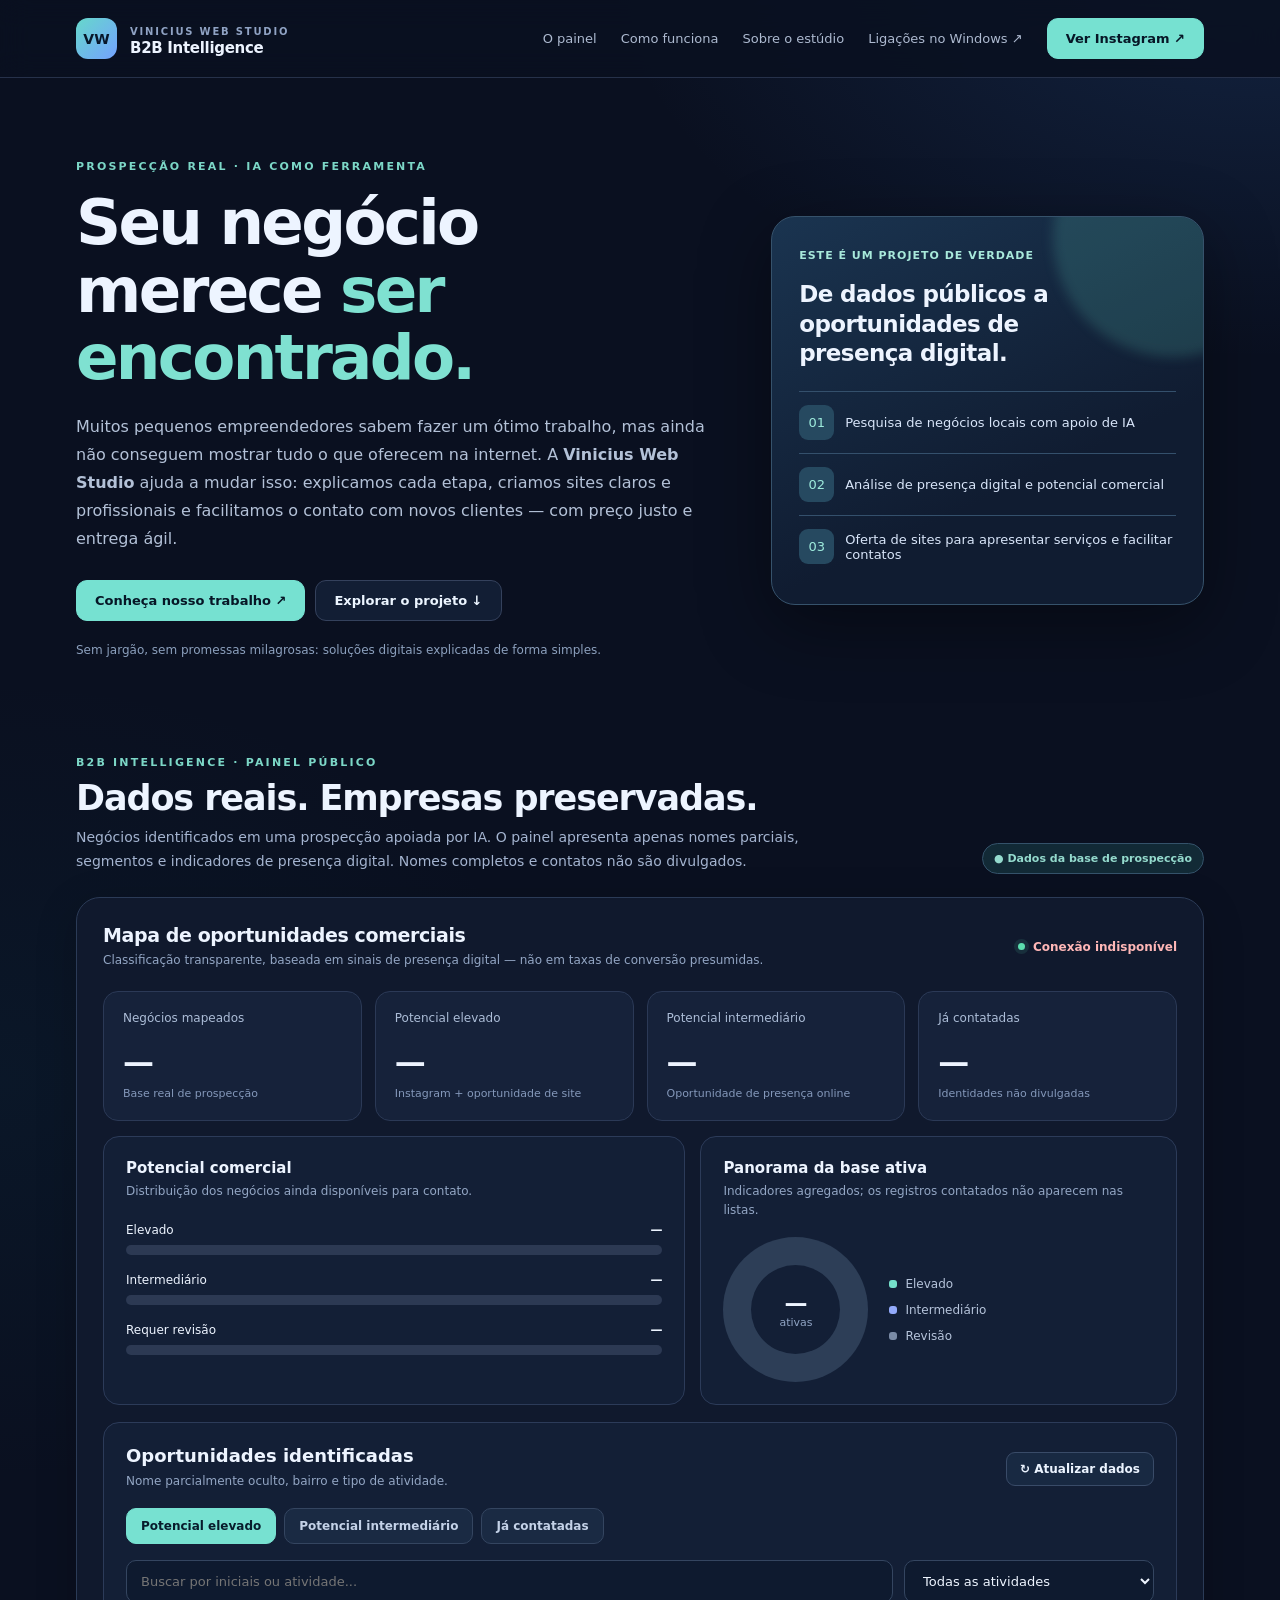
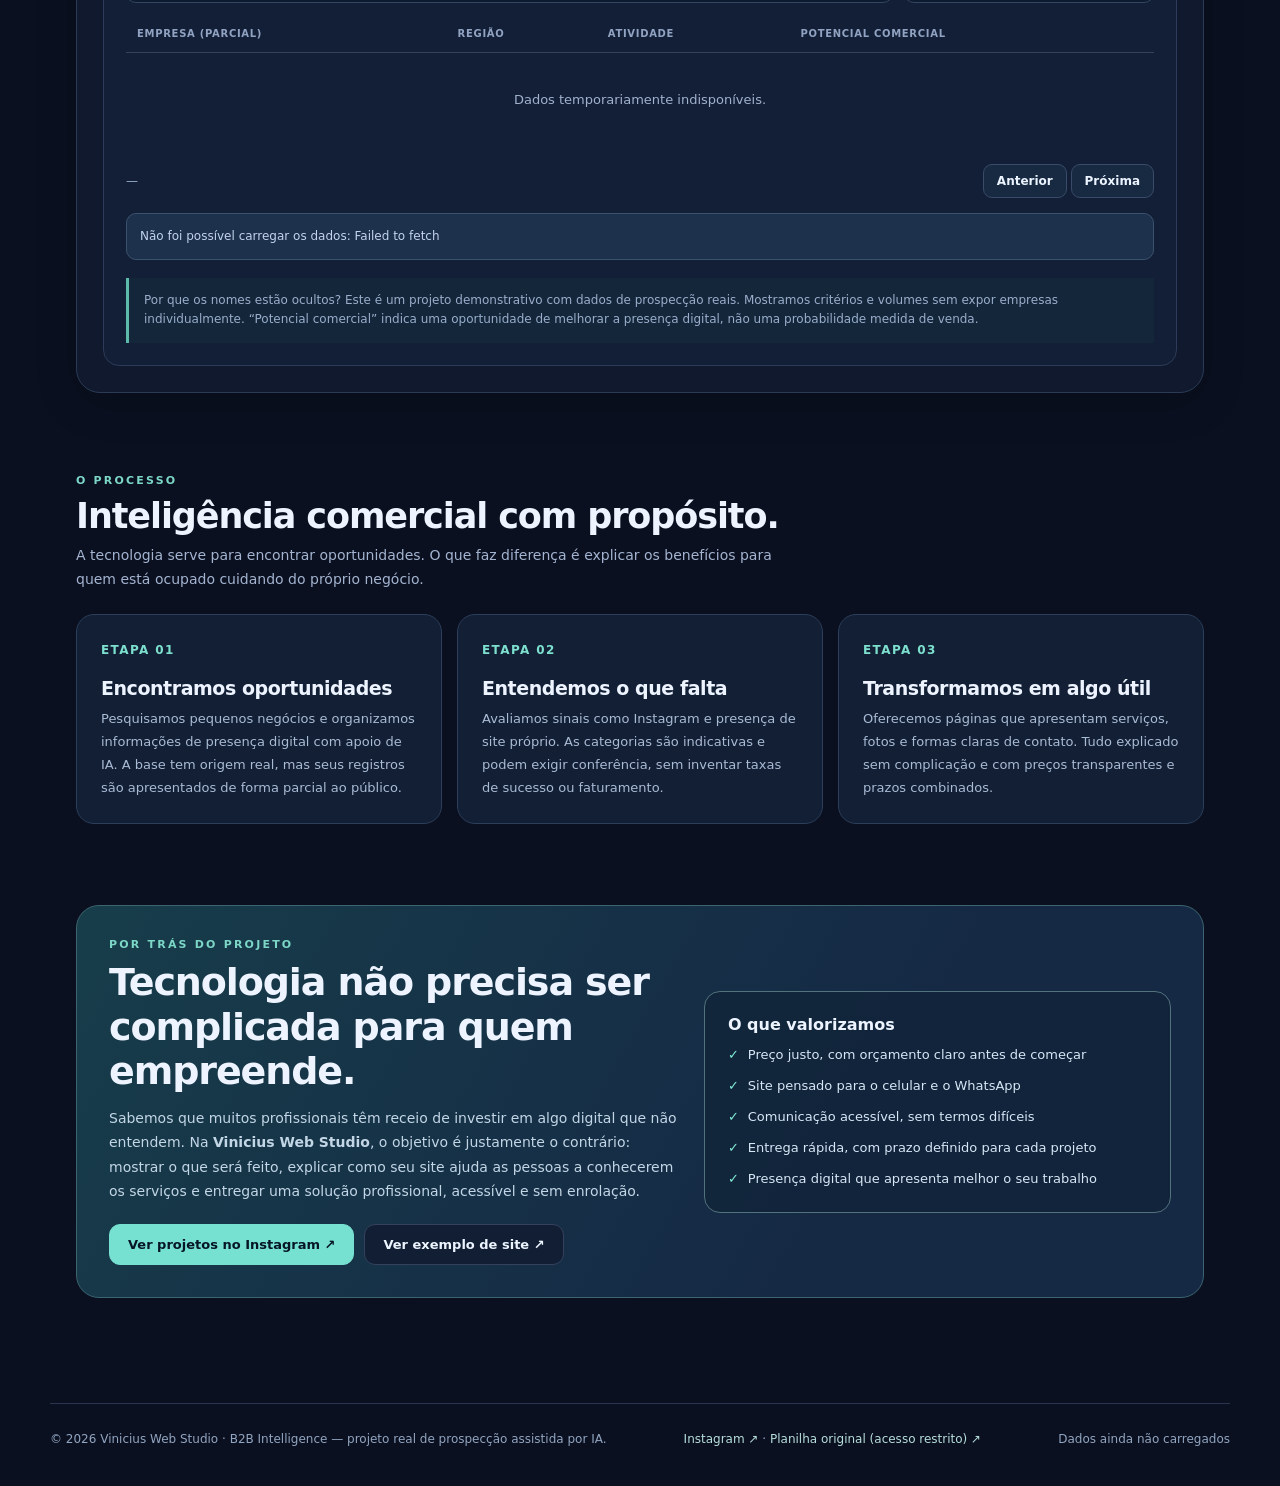
==== commit 5ac5f169: "Adicionar painel de ligações com Google Sheets e Phone Link" ====
--- a/index.html
+++ b/index.html
@@ -1003,6 +1003,8 @@
       </a>
       <nav class="navlinks" aria-label="Navegação">
         <a href="#painel">O painel</a><a href="#metodo">Como funciona</a><a href="#servicos">Sobre o estúdio</a>
+        <a href="http://127.0.0.1:3842/" target="_blank" rel="noopener noreferrer"
+          title="Abra Iniciar.cmd no Windows antes de acessar">Ligações no Windows ↗</a>
         <a class="btn btn-primary" href="https://www.instagram.com/vinicius.webstudio/" target="_blank"
           rel="noopener noreferrer">Ver Instagram ↗</a>
       </nav>
@@ -1288,4 +1290,4 @@
   </script>
 </body>
 
-</html>+</html>
